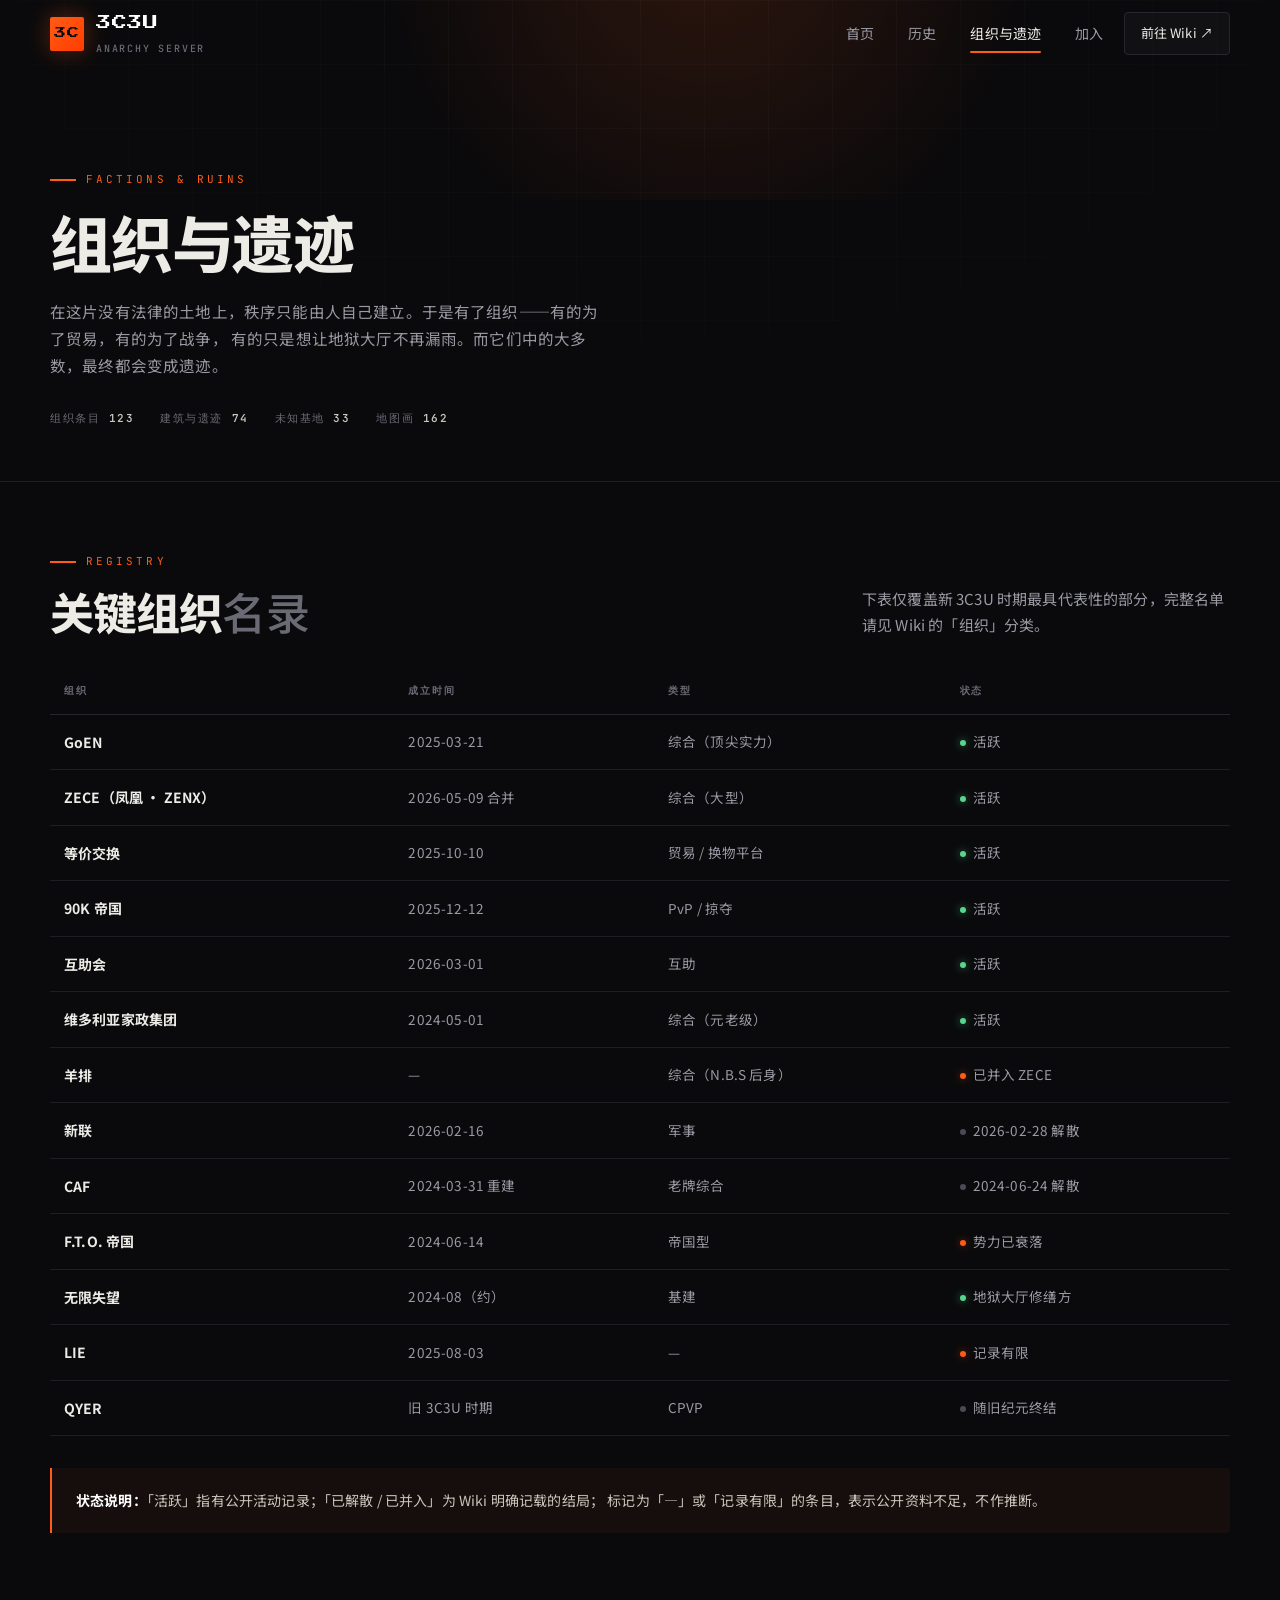
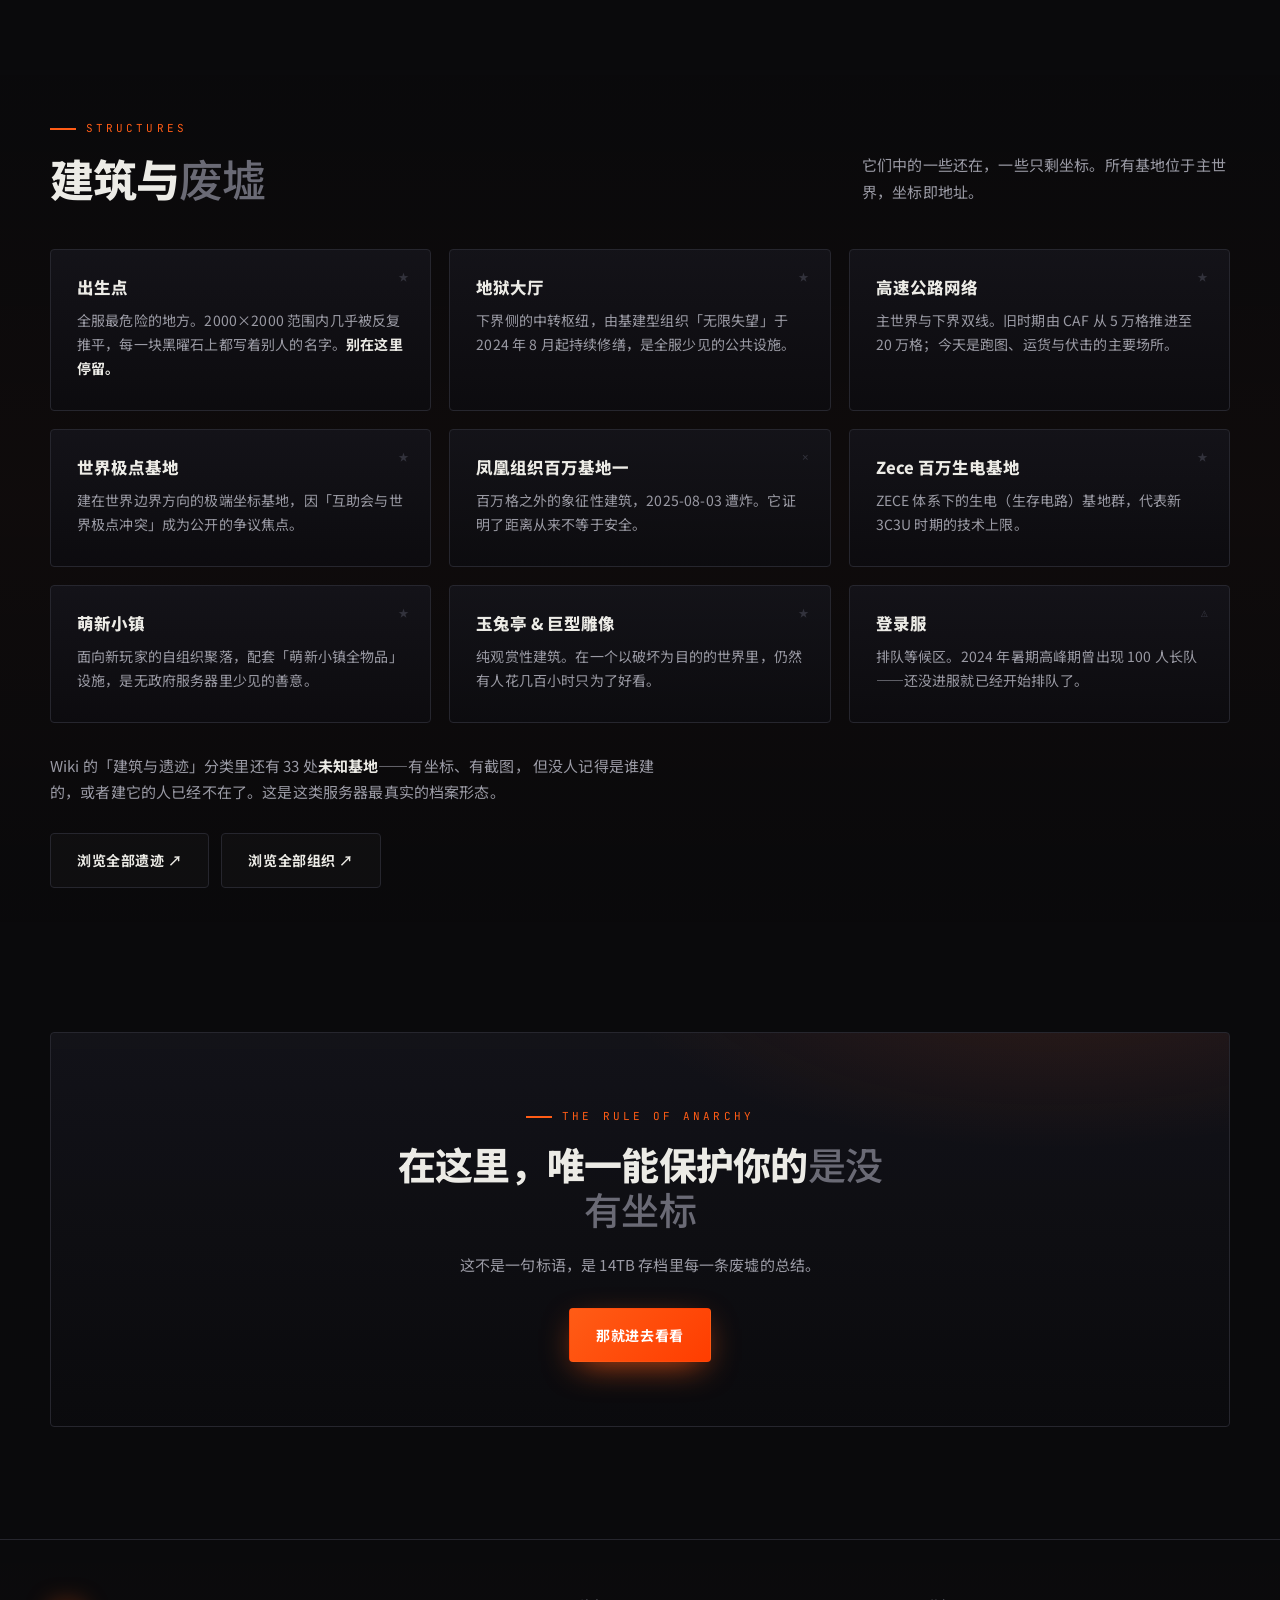
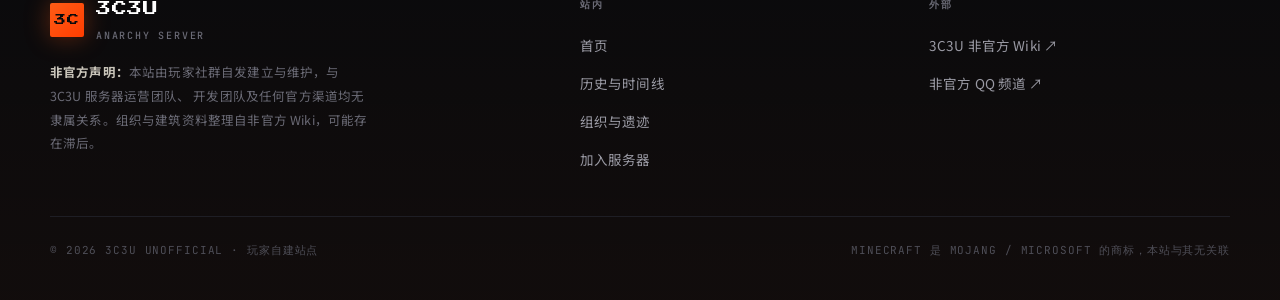
==== factions.html @ 31e4559e "feat: 3C3U 非官方网站（首页 / 历史 / 组织与遗迹 / 加入）" ====
<!DOCTYPE html>
<html lang="zh-CN">
<head>
<meta charset="UTF-8">
<meta name="viewport" content="width=device-width, initial-scale=1">
<title>组织与遗迹 — 3C3U 无规则服务器</title>
<meta name="description" content="3C3U 服务器上的玩家组织与建筑遗迹档案：GoEN、ZECE、等价交换、90K 帝国、互助会、CAF、维多利亚家政集团，以及出生点、地狱大厅、百万基地与高速公路。">
<meta name="theme-color" content="#0a0a0c">
<link rel="preconnect" href="https://fonts.googleapis.com">
<link rel="preconnect" href="https://fonts.gstatic.com" crossorigin>
<link href="https://fonts.googleapis.com/css2?family=Press+Start+2P&family=Noto+Sans+SC:wght@400;500;700;900&family=JetBrains+Mono:wght@400;600;700&display=swap" rel="stylesheet">
<link rel="stylesheet" href="assets/css/style.css">
<link rel="icon" href="data:image/svg+xml,%3Csvg xmlns='http://www.w3.org/2000/svg' viewBox='0 0 32 32'%3E%3Crect width='32' height='32' fill='%23ff5c16'/%3E%3Ctext x='16' y='22' font-family='monospace' font-size='14' font-weight='bold' fill='%230a0a0c' text-anchor='middle'%3E3C%3C/text%3E%3C/svg%3E">
</head>
<body>

<header class="nav">
  <div class="nav__inner">
    <a class="brand" href="index.html">
      <span class="brand__mark">3C</span>
      <span class="brand-wrap"><span>3C3U</span><span class="brand__sub">ANARCHY SERVER</span></span>
    </a>
    <nav class="nav__links" id="navLinks">
      <a href="index.html" data-page="index.html">首页</a>
      <a href="history.html" data-page="history.html">历史</a>
      <a href="factions.html" data-page="factions.html">组织与遗迹</a>
      <a href="join.html" data-page="join.html">加入</a>
      <a class="nav__cta" href="https://wiki.3c3u.info/wiki/%E9%A6%96%E9%A1%B5" target="_blank" rel="noopener">前往 Wiki ↗</a>
    </nav>
    <button class="nav__toggle" aria-label="菜单"><span></span></button>
  </div>
</header>

<main>

<section class="phero">
  <div class="wrap">
    <div class="eyebrow">Factions &amp; Ruins</div>
    <h1>组织与遗迹</h1>
    <p>
      在这片没有法律的土地上，秩序只能由人自己建立。于是有了组织——有的为了贸易，有的为了战争，
      有的只是想让地狱大厅不再漏雨。而它们中的大多数，最终都会变成遗迹。
    </p>
    <div class="phero__meta">
      <span>组织条目 <b>123</b></span>
      <span>建筑与遗迹 <b>74</b></span>
      <span>未知基地 <b>33</b></span>
      <span>地图画 <b>162</b></span>
    </div>
  </div>
</section>

<!-- ===== ORG TABLE ===== -->
<section class="sec">
  <div class="wrap">
    <div class="sec-head reveal">
      <div>
        <div class="eyebrow">Registry</div>
        <h2>关键组织<span class="thin">名录</span></h2>
      </div>
      <p class="sec-desc">下表仅覆盖新 3C3U 时期最具代表性的部分，完整名单请见 Wiki 的「组织」分类。</p>
    </div>

    <div class="reveal" style="overflow-x:auto">
      <table class="otable">
        <thead>
          <tr><th>组织</th><th>成立时间</th><th>类型</th><th>状态</th></tr>
        </thead>
        <tbody>
          <tr>
            <td>GoEN</td><td>2025-03-21</td><td>综合（顶尖实力）</td>
            <td><span class="dot dot--on"></span>活跃</td>
          </tr>
          <tr>
            <td>ZECE（凤凰 · ZENX）</td><td>2026-05-09 合并</td><td>综合（大型）</td>
            <td><span class="dot dot--on"></span>活跃</td>
          </tr>
          <tr>
            <td>等价交换</td><td>2025-10-10</td><td>贸易 / 换物平台</td>
            <td><span class="dot dot--on"></span>活跃</td>
          </tr>
          <tr>
            <td>90K 帝国</td><td>2025-12-12</td><td>PvP / 掠夺</td>
            <td><span class="dot dot--on"></span>活跃</td>
          </tr>
          <tr>
            <td>互助会</td><td>2026-03-01</td><td>互助</td>
            <td><span class="dot dot--on"></span>活跃</td>
          </tr>
          <tr>
            <td>维多利亚家政集团</td><td>2024-05-01</td><td>综合（元老级）</td>
            <td><span class="dot dot--on"></span>活跃</td>
          </tr>
          <tr>
            <td>羊排</td><td>—</td><td>综合（N.B.S 后身）</td>
            <td><span class="dot dot--gone"></span>已并入 ZECE</td>
          </tr>
          <tr>
            <td>新联</td><td>2026-02-16</td><td>军事</td>
            <td><span class="dot dot--off"></span>2026-02-28 解散</td>
          </tr>
          <tr>
            <td>CAF</td><td>2024-03-31 重建</td><td>老牌综合</td>
            <td><span class="dot dot--off"></span>2024-06-24 解散</td>
          </tr>
          <tr>
            <td>F.T.O. 帝国</td><td>2024-06-14</td><td>帝国型</td>
            <td><span class="dot dot--gone"></span>势力已衰落</td>
          </tr>
          <tr>
            <td>无限失望</td><td>2024-08（约）</td><td>基建</td>
            <td><span class="dot dot--on"></span>地狱大厅修缮方</td>
          </tr>
          <tr>
            <td>LIE</td><td>2025-08-03</td><td>—</td>
            <td><span class="dot dot--gone"></span>记录有限</td>
          </tr>
          <tr>
            <td>QYER</td><td>旧 3C3U 时期</td><td>CPVP</td>
            <td><span class="dot dot--off"></span>随旧纪元终结</td>
          </tr>
        </tbody>
      </table>
    </div>

    <div class="callout reveal">
      <b>状态说明：</b>「活跃」指有公开活动记录；「已解散 / 已并入」为 Wiki 明确记载的结局；
      标记为「—」或「记录有限」的条目，表示公开资料不足，不作推断。
    </div>
  </div>
</section>

<!-- ===== RUINS ===== -->
<section class="sec sec--tight" style="background:linear-gradient(180deg,transparent,rgba(255,92,22,.025),transparent)">
  <div class="wrap">
    <div class="sec-head reveal">
      <div>
        <div class="eyebrow">Structures</div>
        <h2>建筑与<span class="thin">废墟</span></h2>
      </div>
      <p class="sec-desc">它们中的一些还在，一些只剩坐标。所有基地位于主世界，坐标即地址。</p>
    </div>

    <div class="cards">
      <article class="card reveal">
        <div class="card__num">★</div>
        <h3>出生点</h3>
        <p>全服最危险的地方。2000×2000 范围内几乎被反复推平，每一块黑曜石上都写着别人的名字。<b style="color:var(--text)">别在这里停留。</b></p>
      </article>
      <article class="card reveal">
        <div class="card__num">★</div>
        <h3>地狱大厅</h3>
        <p>下界侧的中转枢纽，由基建型组织「无限失望」于 2024 年 8 月起持续修缮，是全服少见的公共设施。</p>
      </article>
      <article class="card reveal">
        <div class="card__num">★</div>
        <h3>高速公路网络</h3>
        <p>主世界与下界双线。旧时期由 CAF 从 5 万格推进至 20 万格；今天是跑图、运货与伏击的主要场所。</p>
      </article>
      <article class="card reveal">
        <div class="card__num">★</div>
        <h3>世界极点基地</h3>
        <p>建在世界边界方向的极端坐标基地，因「互助会与世界极点冲突」成为公开的争议焦点。</p>
      </article>
      <article class="card reveal">
        <div class="card__num">✕</div>
        <h3>凤凰组织百万基地一</h3>
        <p>百万格之外的象征性建筑，2025-08-03 遭炸。它证明了距离从来不等于安全。</p>
      </article>
      <article class="card reveal">
        <div class="card__num">★</div>
        <h3>Zece 百万生电基地</h3>
        <p>ZECE 体系下的生电（生存电路）基地群，代表新 3C3U 时期的技术上限。</p>
      </article>
      <article class="card reveal">
        <div class="card__num">★</div>
        <h3>萌新小镇</h3>
        <p>面向新玩家的自组织聚落，配套「萌新小镇全物品」设施，是无政府服务器里少见的善意。</p>
      </article>
      <article class="card reveal">
        <div class="card__num">★</div>
        <h3>玉兔亭 &amp; 巨型雕像</h3>
        <p>纯观赏性建筑。在一个以破坏为目的的世界里，仍然有人花几百小时只为了好看。</p>
      </article>
      <article class="card reveal">
        <div class="card__num">⚠</div>
        <h3>登录服</h3>
        <p>排队等候区。2024 年暑期高峰期曾出现 100 人长队——还没进服就已经开始排队了。</p>
      </article>
    </div>

    <p class="sec-desc reveal" style="margin-top:30px;max-width:76ch">
      Wiki 的「建筑与遗迹」分类里还有 33 处<b style="color:var(--text)">未知基地</b>——有坐标、有截图，
      但没人记得是谁建的，或者建它的人已经不在了。这是这类服务器最真实的档案形态。
    </p>

    <div style="display:flex;gap:12px;flex-wrap:wrap;margin-top:28px" class="reveal">
      <a class="btn btn--ghost" href="https://wiki.3c3u.info/wiki/%E5%88%86%E7%B1%BB:%E5%BB%BA%E7%AD%91%E4%B8%8E%E9%81%97%E8%BF%B9" target="_blank" rel="noopener">浏览全部遗迹 ↗</a>
      <a class="btn btn--ghost" href="https://wiki.3c3u.info/wiki/%E5%88%86%E7%B1%BB:%E7%BB%84%E7%BB%87" target="_blank" rel="noopener">浏览全部组织 ↗</a>
    </div>
  </div>
</section>

<!-- ===== QUOTE ===== -->
<section class="sec sec--tight">
  <div class="wrap">
    <div class="join reveal" style="text-align:center;padding:64px 40px">
      <div class="eyebrow" style="justify-content:center">The rule of anarchy</div>
      <h2 style="font-size:clamp(24px,3.4vw,38px);max-width:22ch;margin:0 auto 20px">
        在这里，唯一能保护你的<span class="thin">是没有坐标</span>
      </h2>
      <p class="sec-desc" style="margin:0 auto 30px;max-width:56ch">
        这不是一句标语，是 14TB 存档里每一条废墟的总结。
      </p>
      <a class="btn btn--primary" href="join.html">那就进去看看</a>
    </div>
  </div>
</section>

</main>

<footer class="foot">
  <div class="wrap">
    <div class="foot__grid">
      <div>
        <a class="brand" href="index.html">
          <span class="brand__mark">3C</span>
          <span class="brand-wrap"><span>3C3U</span><span class="brand__sub">ANARCHY SERVER</span></span>
        </a>
        <p class="foot__note">
          <b style="color:var(--ash)">非官方声明：</b>本站由玩家社群自发建立与维护，与 3C3U 服务器运营团队、
          开发团队及任何官方渠道均无隶属关系。组织与建筑资料整理自非官方 Wiki，可能存在滞后。
        </p>
      </div>
      <div>
        <h5>站内</h5>
        <ul>
          <li><a href="index.html">首页</a></li>
          <li><a href="history.html">历史与时间线</a></li>
          <li><a href="factions.html">组织与遗迹</a></li>
          <li><a href="join.html">加入服务器</a></li>
        </ul>
      </div>
      <div>
        <h5>外部</h5>
        <ul>
          <li><a href="https://wiki.3c3u.info/wiki/%E9%A6%96%E9%A1%B5" target="_blank" rel="noopener">3C3U 非官方 Wiki ↗</a></li>
          <li><a href="https://pd.qq.com/g/Minecraft3c3u" target="_blank" rel="noopener">非官方 QQ 频道 ↗</a></li>
        </ul>
      </div>
    </div>
    <div class="foot__bottom">
      <span>© <span data-year>2026</span> 3C3U UNOFFICIAL · 玩家自建站点</span>
      <span>MINECRAFT 是 MOJANG / MICROSOFT 的商标，本站与其无关联</span>
    </div>
  </div>
</footer>

<script src="assets/js/main.js"></script>
</body>
</html>
---- assets/css/style.css ----
/* ==========================================================================
   3C3U — 非官方网站
   Design: anarchy / voxel / dark stone + lava
   ========================================================================== */

:root {
  --bg: #0a0a0c;
  --bg-2: #0e0e11;
  --surface: #14141a;
  --surface-2: #1a1a21;
  --line: #26262e;
  --line-soft: #1e1e25;
  --text: #ecebe6;
  --muted: #9a9aa4;
  --dim: #6a6a75;
  --lava: #ff5c16;
  --lava-2: #ffa22b;
  --lava-3: #ff3d00;
  --ash: #c9c5ba;
  --ok: #58d68d;

  --font-sans: "Noto Sans SC", "PingFang SC", "Microsoft YaHei", "Hiragino Sans GB", system-ui, -apple-system, sans-serif;
  --font-pixel: "Press Start 2P", "Courier New", monospace;
  --font-mono: "JetBrains Mono", "SFMono-Regular", Consolas, "Liberation Mono", monospace;

  --nav-h: 68px;
  --maxw: 1180px;
  --r: 4px;
}

* { box-sizing: border-box; }

html {
  scroll-behavior: smooth;
  -webkit-text-size-adjust: 100%;
}

body {
  margin: 0;
  background: var(--bg);
  color: var(--text);
  font-family: var(--font-sans);
  font-size: 16px;
  line-height: 1.75;
  letter-spacing: .01em;
  overflow-x: hidden;
  -webkit-font-smoothing: antialiased;
}

body::before {
  content: "";
  position: fixed;
  inset: 0;
  pointer-events: none;
  z-index: 0;
  background-image:
    linear-gradient(rgba(255,255,255,.022) 1px, transparent 1px),
    linear-gradient(90deg, rgba(255,255,255,.022) 1px, transparent 1px);
  background-size: 64px 64px;
  mask-image: radial-gradient(ellipse 90% 70% at 50% 0%, #000 20%, transparent 78%);
  -webkit-mask-image: radial-gradient(ellipse 90% 70% at 50% 0%, #000 20%, transparent 78%);
}

img { max-width: 100%; display: block; }
a { color: inherit; text-decoration: none; }

::selection { background: var(--lava); color: #0a0a0c; }

/* ---------- layout ---------- */
.wrap {
  width: min(var(--maxw), calc(100% - 48px));
  margin-inline: auto;
  position: relative;
  z-index: 1;
}

section { position: relative; z-index: 1; }

.sec {
  padding: 104px 0;
}
.sec--tight { padding: 72px 0; }

.sec-head {
  display: flex;
  align-items: flex-end;
  justify-content: space-between;
  gap: 32px;
  margin-bottom: 44px;
  flex-wrap: wrap;
}

.eyebrow {
  display: inline-flex;
  align-items: center;
  gap: 10px;
  font-family: var(--font-mono);
  font-size: 11px;
  letter-spacing: .28em;
  text-transform: uppercase;
  color: var(--lava);
  margin-bottom: 14px;
}
.eyebrow::before {
  content: "";
  width: 26px;
  height: 2px;
  background: var(--lava);
  display: inline-block;
}

h1, h2, h3, h4 {
  font-weight: 800;
  line-height: 1.2;
  margin: 0;
  letter-spacing: -.02em;
}

h2 {
  font-size: clamp(28px, 4vw, 44px);
}
h2 .thin { color: var(--dim); font-weight: 500; }

.sec-desc {
  color: var(--muted);
  max-width: 46ch;
  margin: 0;
  font-size: 15px;
}

/* ---------- nav ---------- */
.nav {
  position: fixed;
  top: 0; left: 0; right: 0;
  height: var(--nav-h);
  z-index: 100;
  display: flex;
  align-items: center;
  transition: background .35s, border-color .35s, backdrop-filter .35s;
  border-bottom: 1px solid transparent;
}
.nav.is-stuck {
  background: rgba(10,10,12,.82);
  backdrop-filter: blur(14px) saturate(140%);
  -webkit-backdrop-filter: blur(14px) saturate(140%);
  border-bottom-color: var(--line);
}

.nav__inner {
  width: min(var(--maxw), calc(100% - 48px));
  margin-inline: auto;
  display: flex;
  align-items: center;
  justify-content: space-between;
  gap: 24px;
}

.brand {
  display: flex;
  align-items: center;
  gap: 12px;
  font-family: var(--font-pixel);
  font-size: 15px;
  letter-spacing: .04em;
  color: #fff;
}
.brand__mark {
  width: 34px; height: 34px;
  display: grid;
  place-items: center;
  background: linear-gradient(135deg, var(--lava), var(--lava-3));
  color: #0a0a0c;
  font-family: var(--font-pixel);
  font-size: 12px;
  border-radius: 2px;
  box-shadow: 0 0 24px rgba(255,92,22,.35);
}
.brand__sub {
  font-family: var(--font-sans);
  font-size: 10px;
  letter-spacing: .18em;
  color: var(--dim);
  font-weight: 500;
  display: block;
  margin-top: 4px;
  font-family: var(--font-mono);
}
.brand-wrap { display: flex; flex-direction: column; }

.nav__links {
  display: flex;
  align-items: center;
  gap: 6px;
}
.nav__links a {
  position: relative;
  font-size: 14px;
  color: var(--muted);
  padding: 8px 14px;
  border-radius: var(--r);
  transition: color .2s, background .2s;
  white-space: nowrap;
}
.nav__links a:hover { color: var(--text); background: rgba(255,255,255,.05); }
.nav__links a.is-active { color: var(--text); }
.nav__links a.is-active::after {
  content: "";
  position: absolute;
  left: 14px; right: 14px; bottom: 1px;
  height: 2px;
  background: var(--lava);
  border-radius: 2px;
}

.nav__cta {
  display: inline-flex;
  align-items: center;
  gap: 8px;
  border: 1px solid var(--line);
  background: rgba(255,255,255,.03);
  color: var(--text) !important;
  padding: 9px 16px !important;
  font-size: 13px !important;
  border-radius: var(--r);
}
.nav__cta:hover { border-color: var(--lava); color: var(--lava) !important; background: rgba(255,92,22,.08) !important; }

.nav__toggle {
  display: none;
  width: 40px; height: 40px;
  border: 1px solid var(--line);
  background: transparent;
  border-radius: var(--r);
  color: var(--text);
  cursor: pointer;
  padding: 0;
  place-items: center;
}
.nav__toggle span {
  display: block; width: 16px; height: 1.5px; background: currentColor; position: relative;
}
.nav__toggle span::before, .nav__toggle span::after {
  content: ""; position: absolute; left: 0; width: 16px; height: 1.5px; background: currentColor;
}
.nav__toggle span::before { top: -5px; }
.nav__toggle span::after { top: 5px; }

/* ---------- buttons ---------- */
.btn {
  display: inline-flex;
  align-items: center;
  justify-content: center;
  gap: 10px;
  padding: 14px 26px;
  font-size: 14px;
  font-weight: 700;
  letter-spacing: .04em;
  border-radius: var(--r);
  border: 1px solid transparent;
  cursor: pointer;
  transition: transform .18s, box-shadow .25s, background .25s, border-color .25s, color .25s;
  font-family: var(--font-sans);
}
.btn:active { transform: translateY(1px); }

.btn--primary {
  background: linear-gradient(135deg, var(--lava), var(--lava-3));
  color: #fff;
  box-shadow: 0 10px 34px -10px rgba(255,92,22,.85);
}
.btn--primary:hover { box-shadow: 0 16px 44px -10px rgba(255,92,22,1); transform: translateY(-2px); }

.btn--ghost {
  border-color: var(--line);
  color: var(--text);
  background: rgba(255,255,255,.02);
}
.btn--ghost:hover { border-color: #3a3a45; background: rgba(255,255,255,.06); transform: translateY(-2px); }

/* ---------- hero ---------- */
.hero {
  position: relative;
  min-height: 100svh;
  display: flex;
  align-items: center;
  padding: calc(var(--nav-h) + 40px) 0 60px;
  overflow: hidden;
  isolation: isolate;
}
#hero-canvas {
  position: absolute;
  inset: 0;
  width: 100%; height: 100%;
  z-index: -2;
  opacity: .75;
}
.hero__glow {
  position: absolute;
  z-index: -1;
  width: 1100px; height: 1100px;
  left: 50%; top: -34%;
  transform: translateX(-50%);
  background: radial-gradient(circle, rgba(255,92,22,.20) 0%, rgba(255,61,0,.07) 34%, transparent 66%);
  filter: blur(20px);
  pointer-events: none;
}
.hero__fade {
  position: absolute;
  inset: auto 0 0 0;
  height: 220px;
  background: linear-gradient(to bottom, transparent, var(--bg));
  z-index: -1;
  pointer-events: none;
}

.hero__inner { display: grid; gap: 34px; max-width: 900px; }

.tag {
  display: inline-flex;
  align-items: center;
  gap: 9px;
  font-family: var(--font-mono);
  font-size: 11px;
  letter-spacing: .2em;
  text-transform: uppercase;
  color: var(--ash);
  border: 1px solid var(--line);
  background: rgba(20,20,26,.7);
  padding: 7px 14px;
  border-radius: 100px;
  width: fit-content;
}
.tag i {
  width: 6px; height: 6px; border-radius: 50%;
  background: var(--ok);
  box-shadow: 0 0 0 3px rgba(88,214,141,.16);
  animation: pulse 2.4s infinite;
}
@keyframes pulse {
  0%,100% { opacity: 1; }
  50% { opacity: .3; }
}

.hero h1 {
  font-family: var(--font-pixel);
  font-size: clamp(34px, 9vw, 96px);
  line-height: .94;
  letter-spacing: -.01em;
  color: #fff;
  text-shadow: 0 0 60px rgba(255,92,22,.4);
}
.hero h1 em {
  font-style: normal;
  color: var(--lava);
  text-shadow: 0 0 50px rgba(255,92,22,.8);
}

.hero__title-cn {
  font-size: clamp(18px, 2.4vw, 26px);
  font-weight: 700;
  letter-spacing: .32em;
  color: var(--ash);
  margin-top: 18px;
}
.hero__lead {
  font-size: clamp(15px, 1.5vw, 17px);
  color: var(--muted);
  max-width: 60ch;
  margin: 0;
}
.hero__lead strong { color: var(--text); font-weight: 700; }

.ipbox {
  display: flex;
  align-items: stretch;
  gap: 0;
  width: fit-content;
  max-width: 100%;
  border: 1px solid var(--line);
  background: linear-gradient(180deg, rgba(26,26,33,.9), rgba(16,16,20,.9));
  border-radius: var(--r);
  overflow: hidden;
}
.ipbox__label {
  display: flex; align-items: center; gap: 8px;
  padding: 0 16px;
  font-family: var(--font-mono);
  font-size: 10px;
  letter-spacing: .22em;
  color: var(--dim);
  border-right: 1px solid var(--line);
  background: rgba(0,0,0,.25);
  white-space: nowrap;
}
.ipbox__val {
  font-family: var(--font-mono);
  font-size: clamp(16px, 2vw, 20px);
  font-weight: 700;
  color: #fff;
  padding: 14px 20px;
  letter-spacing: .04em;
}
.ipbox__copy {
  border: 0;
  border-left: 1px solid var(--line);
  background: rgba(255,92,22,.1);
  color: var(--lava);
  padding: 0 18px;
  font-family: var(--font-mono);
  font-size: 11px;
  letter-spacing: .14em;
  cursor: pointer;
  transition: background .2s, color .2s;
  white-space: nowrap;
}
.ipbox__copy:hover { background: var(--lava); color: #fff; }
.ipbox__copy.is-done { background: var(--ok); color: #06120a; }

.hero__actions { display: flex; gap: 14px; flex-wrap: wrap; }

/* hero stats */
.hero__stats {
  display: grid;
  grid-template-columns: repeat(4, minmax(0,1fr));
  gap: 1px;
  background: var(--line-soft);
  border: 1px solid var(--line-soft);
  border-radius: var(--r);
  overflow: hidden;
  margin-top: 18px;
  max-width: 780px;
}
.hstat {
  background: rgba(12,12,15,.86);
  padding: 20px 18px;
}
.hstat__n {
  font-family: var(--font-mono);
  font-size: clamp(20px, 2.6vw, 30px);
  font-weight: 700;
  color: #fff;
  line-height: 1.1;
  letter-spacing: -.02em;
}
.hstat__n span { font-size: .58em; color: var(--lava); margin-left: 2px; }
.hstat__k {
  font-size: 11px;
  letter-spacing: .14em;
  color: var(--dim);
  margin-top: 8px;
  font-family: var(--font-mono);
  text-transform: uppercase;
}

/* ---------- ticker ---------- */
.ticker {
  border-top: 1px solid var(--line);
  border-bottom: 1px solid var(--line);
  background: rgba(255,92,22,.03);
  overflow: hidden;
  padding: 14px 0;
  position: relative;
  z-index: 1;
}
.ticker__track {
  display: flex;
  gap: 40px;
  width: max-content;
  animation: ticker 46s linear infinite;
}
.ticker:hover .ticker__track { animation-play-state: paused; }
@keyframes ticker {
  from { transform: translateX(0); }
  to { transform: translateX(-50%); }
}
.ticker__item {
  display: inline-flex;
  align-items: center;
  gap: 12px;
  font-family: var(--font-mono);
  font-size: 11px;
  letter-spacing: .2em;
  text-transform: uppercase;
  color: var(--dim);
  white-space: nowrap;
}
.ticker__item b { color: var(--ash); font-weight: 600; }
.ticker__item::before {
  content: "";
  width: 5px; height: 5px;
  background: var(--lava);
  transform: rotate(45deg);
  flex: none;
}

/* ---------- about ---------- */
.about__grid {
  display: grid;
  grid-template-columns: 1.35fr 1fr;
  gap: 64px;
  align-items: start;
}
.about__text p { color: var(--muted); margin: 0 0 18px; font-size: 15.5px; }
.about__text p:last-child { margin-bottom: 0; }
.about__text strong { color: var(--text); }
.about__text .hl { color: var(--lava); font-weight: 700; }

.spec {
  border: 1px solid var(--line);
  border-radius: var(--r);
  overflow: hidden;
  background: linear-gradient(180deg, rgba(20,20,26,.7), rgba(12,12,15,.7));
}
.spec__title {
  font-family: var(--font-mono);
  font-size: 10px;
  letter-spacing: .24em;
  text-transform: uppercase;
  color: var(--dim);
  padding: 14px 18px;
  border-bottom: 1px solid var(--line);
  display: flex;
  justify-content: space-between;
  background: rgba(0,0,0,.2);
}
.spec dl { margin: 0; }
.spec__row {
  display: flex;
  justify-content: space-between;
  gap: 16px;
  padding: 12px 18px;
  border-bottom: 1px solid var(--line-soft);
  font-size: 13.5px;
}
.spec__row:last-child { border-bottom: 0; }
.spec__row dt { color: var(--dim); font-family: var(--font-mono); font-size: 12px; letter-spacing: .06em; white-space: nowrap; }
.spec__row dd {
  margin: 0;
  color: var(--text);
  text-align: right;
  font-weight: 600;
  font-size: 13px;
}

/* ---------- feature cards ---------- */
.cards {
  display: grid;
  grid-template-columns: repeat(3, minmax(0,1fr));
  gap: 18px;
}
.card {
  position: relative;
  border: 1px solid var(--line);
  background: linear-gradient(180deg, rgba(22,22,28,.8), rgba(13,13,16,.8));
  border-radius: var(--r);
  padding: 28px 26px 30px;
  transition: border-color .3s, transform .3s, background .3s;
  overflow: hidden;
}
.card::after {
  content: "";
  position: absolute;
  inset: 0;
  background: radial-gradient(320px 120px at 12% 0%, rgba(255,92,22,.14), transparent 70%);
  opacity: 0;
  transition: opacity .35s;
  pointer-events: none;
}
.card:hover { border-color: #35353f; transform: translateY(-3px); }
.card:hover::after { opacity: 1; }
.card__ico {
  width: 38px; height: 38px;
  display: grid; place-items: center;
  border: 1px solid var(--line);
  border-radius: 2px;
  margin-bottom: 20px;
  color: var(--lava);
  background: rgba(255,92,22,.06);
}
.card__ico svg { width: 19px; height: 19px; }
.card h3 { font-size: 16.5px; margin-bottom: 10px; letter-spacing: 0; }
.card p { margin: 0; color: var(--muted); font-size: 14px; line-height: 1.72; }
.card__num {
  position: absolute;
  top: 18px; right: 20px;
  font-family: var(--font-mono);
  font-size: 11px;
  color: #32323c;
  letter-spacing: .1em;
}

/* ---------- eras ---------- */
.eras {
  display: grid;
  grid-template-columns: 1fr 1fr;
  gap: 18px;
}
.era {
  border: 1px solid var(--line);
  border-radius: var(--r);
  padding: 32px;
  background: var(--surface);
  position: relative;
  overflow: hidden;
}
.era--new {
  background: linear-gradient(160deg, rgba(255,92,22,.10), rgba(20,20,26,.9) 46%);
  border-color: #3a2618;
}
.era__tag {
  font-family: var(--font-mono);
  font-size: 10px;
  letter-spacing: .24em;
  text-transform: uppercase;
  color: var(--dim);
}
.era--new .era__tag { color: var(--lava); }
.era h3 { font-size: 24px; margin: 12px 0 6px; }
.era__date {
  font-family: var(--font-mono);
  font-size: 12.5px;
  color: var(--muted);
  letter-spacing: .06em;
  margin-bottom: 20px;
}
.era p { color: var(--muted); font-size: 14px; margin: 0 0 20px; }
.era__meta {
  display: flex; gap: 22px; flex-wrap: wrap;
  border-top: 1px solid var(--line-soft);
  padding-top: 18px;
  font-family: var(--font-mono);
  font-size: 11.5px;
  color: var(--dim);
}
.era__meta b { display: block; color: var(--ash); font-size: 15px; font-family: var(--font-sans); font-weight: 700; margin-top: 2px; letter-spacing: 0; }

/* ---------- timeline ---------- */
.tl {
  position: relative;
  padding-left: 34px;
}
.tl::before {
  content: "";
  position: absolute;
  left: 6px; top: 6px; bottom: 6px;
  width: 2px;
  background: linear-gradient(to bottom, var(--lava), #453a36 26%, #2f2f38 100%);
  border-radius: 2px;
}
.tl__item {
  position: relative;
  padding: 0 0 30px;
}
.tl__item:last-child { padding-bottom: 0; }
.tl__item::before {
  content: "";
  position: absolute;
  left: -34px; top: 8px;
  width: 15px; height: 15px;
  background: var(--bg);
  border: 2px solid var(--lava);
  border-radius: 2px;
  transform: rotate(45deg);
  box-shadow: 0 0 16px rgba(255,92,22,.5);
}
.tl__date {
  font-family: var(--font-mono);
  font-size: 11.5px;
  letter-spacing: .16em;
  color: var(--lava);
  margin-bottom: 6px;
}
.tl__title { font-size: 16px; font-weight: 700; margin-bottom: 6px; }
.tl__desc { color: var(--muted); font-size: 14px; margin: 0; }
.tl__item .badge { margin-left: 8px; vertical-align: 2px; }

.badge {
  display: inline-block;
  font-family: var(--font-mono);
  font-size: 9.5px;
  letter-spacing: .12em;
  text-transform: uppercase;
  padding: 2px 7px;
  border: 1px solid var(--line);
  border-radius: 2px;
  color: var(--dim);
  white-space: nowrap;
}
.badge--war { color: #ff7a4d; border-color: #4a2415; background: rgba(255,92,22,.08); }
.badge--org { color: #6fb3ff; border-color: #1c3350; background: rgba(60,140,255,.07); }
.badge--sys { color: #c9a227; border-color: #3d3410; background: rgba(201,162,39,.07); }

/* ---------- orgs ---------- */
.orgs {
  display: grid;
  grid-template-columns: repeat(4, minmax(0,1fr));
  gap: 1px;
  background: var(--line-soft);
  border: 1px solid var(--line-soft);
  border-radius: var(--r);
  overflow: hidden;
}
.org {
  background: rgba(13,13,17,.9);
  padding: 22px 20px;
  transition: background .25s;
  position: relative;
}
.org:hover { background: rgba(26,26,33,.95); }
.org__name { font-weight: 700; font-size: 15px; letter-spacing: .01em; }
.org__meta {
  font-family: var(--font-mono);
  font-size: 10.5px;
  color: var(--dim);
  margin-top: 8px;
  letter-spacing: .06em;
}
.org__meta em {
  font-style: normal;
  color: var(--lava);
}

/* ---------- join ---------- */
.join {
  border: 1px solid var(--line);
  border-radius: var(--r);
  background:
    radial-gradient(700px 300px at 85% -20%, rgba(255,92,22,.13), transparent 65%),
    linear-gradient(180deg, rgba(20,20,26,.9), rgba(11,11,14,.95));
  padding: 56px;
  position: relative;
  overflow: hidden;
}
.join__grid {
  display: grid;
  grid-template-columns: 1.1fr .9fr;
  gap: 56px;
  align-items: start;
}
.steps { display: grid; gap: 0; margin-top: 8px; }
.step {
  display: grid;
  grid-template-columns: 34px 1fr;
  gap: 18px;
  padding: 20px 0;
  border-bottom: 1px solid var(--line-soft);
}
.step:last-child { border-bottom: 0; padding-bottom: 0; }
.step:first-child { padding-top: 4px; }
.step__n {
  width: 34px; height: 34px;
  display: grid; place-items: center;
  border: 1px solid var(--line);
  border-radius: 2px;
  font-family: var(--font-mono);
  font-size: 12px;
  color: var(--lava);
  background: rgba(255,92,22,.06);
}
.step h4 { font-size: 15px; margin-bottom: 4px; }
.step p { margin: 0; color: var(--muted); font-size: 13.5px; }
.step code {
  font-family: var(--font-mono);
  font-size: 12.5px;
  background: rgba(255,255,255,.06);
  padding: 1px 6px;
  border-radius: 2px;
  color: var(--ash);
}

.qqlist { border: 1px solid var(--line); border-radius: var(--r); overflow: hidden; background: rgba(0,0,0,.25); }
.qqlist__head {
  padding: 13px 18px;
  border-bottom: 1px solid var(--line);
  font-family: var(--font-mono);
  font-size: 10px;
  letter-spacing: .22em;
  text-transform: uppercase;
  color: var(--dim);
  display: flex;
  justify-content: space-between;
}
.qq {
  display: flex;
  justify-content: space-between;
  align-items: center;
  gap: 12px;
  padding: 11px 18px;
  border-bottom: 1px solid var(--line-soft);
  font-size: 13px;
  transition: background .2s;
}
.qq:last-child { border-bottom: 0; }
.qq:hover { background: rgba(255,255,255,.04); }
.qq span { color: var(--muted); }
.qq b {
  font-family: var(--font-mono);
  font-size: 13px;
  letter-spacing: .04em;
  color: var(--text);
  font-weight: 600;
}
.qq.is-dead b { color: var(--dim); text-decoration: line-through; }
.qq.is-dead span { color: #4d4d55; }

/* ---------- footer ---------- */
.foot {
  border-top: 1px solid var(--line);
  padding: 56px 0 40px;
  margin-top: 40px;
  background: linear-gradient(to bottom, transparent, rgba(255,92,22,.03));
}
.foot__grid {
  display: grid;
  grid-template-columns: 1.6fr 1fr 1fr;
  gap: 48px;
  margin-bottom: 44px;
}
.foot__note {
  color: var(--dim);
  font-size: 12.5px;
  line-height: 1.9;
  max-width: 46ch;
  margin: 16px 0 0;
}
.foot h5 {
  font-family: var(--font-mono);
  font-size: 10px;
  letter-spacing: .22em;
  text-transform: uppercase;
  color: var(--dim);
  margin: 0 0 16px;
  font-weight: 600;
}
.foot ul { list-style: none; margin: 0; padding: 0; display: grid; gap: 10px; }
.foot ul a { color: var(--muted); font-size: 13.5px; transition: color .2s; }
.foot ul a:hover { color: var(--lava); }
.foot__bottom {
  border-top: 1px solid var(--line-soft);
  padding-top: 24px;
  display: flex;
  justify-content: space-between;
  gap: 20px;
  flex-wrap: wrap;
  font-family: var(--font-mono);
  font-size: 11px;
  letter-spacing: .08em;
  color: #4e4e57;
}

/* ---------- page hero (sub pages) ---------- */
.phero {
  padding: calc(var(--nav-h) + 92px) 0 52px;
  border-bottom: 1px solid var(--line-soft);
  position: relative;
  overflow: hidden;
}
.phero + .sec { padding-top: 60px; }
.phero::before {
  content: "";
  position: absolute;
  width: 900px; height: 500px;
  left: 20%; top: -300px;
  background: radial-gradient(circle, rgba(255,92,22,.14), transparent 65%);
  pointer-events: none;
}
.phero h1 {
  font-size: clamp(34px, 5.4vw, 62px);
  margin-bottom: 20px;
}
.phero p { color: var(--muted); max-width: 62ch; margin: 0; font-size: 15.5px; }
.phero__meta {
  display: flex; gap: 26px; flex-wrap: wrap;
  margin-top: 30px;
  font-family: var(--font-mono);
  font-size: 11px;
  letter-spacing: .14em;
  text-transform: uppercase;
  color: var(--dim);
}
.phero__meta b { color: var(--ash); font-weight: 600; }

/* ---------- filter ---------- */
.filters {
  display: flex;
  gap: 8px;
  flex-wrap: wrap;
  margin-bottom: 34px;
}
.filters button {
  border: 1px solid var(--line);
  background: transparent;
  color: var(--muted);
  font-family: var(--font-mono);
  font-size: 11.5px;
  letter-spacing: .12em;
  padding: 8px 16px;
  border-radius: 2px;
  cursor: pointer;
  transition: all .2s;
}
.filters button:hover { color: var(--text); border-color: #3a3a45; }
.filters button.is-on {
  background: var(--lava);
  border-color: var(--lava);
  color: #0a0a0c;
  font-weight: 700;
}

/* ---------- year group ---------- */
.year {
  display: grid;
  grid-template-columns: 120px 1fr;
  gap: 40px;
  padding: 44px 0;
  border-bottom: 1px solid var(--line-soft);
}
.year:last-child { border-bottom: 0; }
.year__label {
  font-family: var(--font-pixel);
  font-size: 22px;
  color: #2e2e37;
  letter-spacing: .02em;
  position: sticky;
  top: 96px;
  height: fit-content;
}
.year__label small {
  display: block;
  font-family: var(--font-mono);
  font-size: 10px;
  letter-spacing: .18em;
  color: var(--dim);
  margin-top: 10px;
  line-height: 1.7;
}

/* ---------- org table ---------- */
.otable {
  width: 100%;
  border-collapse: collapse;
  font-size: 13.5px;
}
.otable th {
  text-align: left;
  font-family: var(--font-mono);
  font-size: 10px;
  letter-spacing: .18em;
  text-transform: uppercase;
  color: var(--dim);
  font-weight: 600;
  padding: 0 14px 14px;
  border-bottom: 1px solid var(--line);
}
.otable td {
  padding: 15px 14px;
  border-bottom: 1px solid var(--line-soft);
  color: var(--muted);
  vertical-align: middle;
}
.otable tr:hover td { background: rgba(255,255,255,.022); }
.otable td:first-child { color: var(--text); font-weight: 700; font-size: 14px; }
.otable .dot {
  display: inline-block;
  width: 6px; height: 6px;
  border-radius: 50%;
  margin-right: 7px;
  vertical-align: 1px;
}
.dot--on { background: var(--ok); box-shadow: 0 0 8px rgba(88,214,141,.6); }
.dot--off { background: #4a4a55; }
.dot--gone { background: var(--lava); box-shadow: 0 0 8px rgba(255,92,22,.5); }

/* ---------- callout ---------- */
.callout {
  border-left: 2px solid var(--lava);
  background: rgba(255,92,22,.05);
  padding: 20px 24px;
  border-radius: 0 var(--r) var(--r) 0;
  font-size: 14px;
  color: var(--ash);
  margin: 32px 0 0;
}
.callout b { color: #fff; }

/* ---------- reveal ---------- */
.reveal {
  opacity: 0;
  transform: translateY(22px);
  transition: opacity .7s cubic-bezier(.22,.61,.36,1), transform .7s cubic-bezier(.22,.61,.36,1);
}
.reveal.is-in { opacity: 1; transform: none; }

/* ---------- responsive ---------- */
@media (max-width: 1000px) {
  .sec-head { flex-direction: column; align-items: flex-start; gap: 14px; }
  .sec-desc { max-width: 62ch; }
  .about__grid { grid-template-columns: 1fr; gap: 36px; }
  .cards { grid-template-columns: repeat(2, minmax(0,1fr)); }
  .orgs { grid-template-columns: repeat(3, minmax(0,1fr)); }
  .join { padding: 40px 32px; }
  .join__grid { grid-template-columns: 1fr; gap: 40px; }
  .foot__grid { grid-template-columns: 1fr 1fr; gap: 36px; }
}

@media (max-width: 760px) {
  .sec { padding: 72px 0; }
  .nav__toggle { display: grid; }
  .nav__links {
    position: fixed;
    top: var(--nav-h); left: 0; right: 0;
    flex-direction: column;
    align-items: stretch;
    gap: 2px;
    background: rgba(10,10,12,.98);
    backdrop-filter: blur(18px);
    border-bottom: 1px solid var(--line);
    padding: 14px 20px 22px;
    transform: translateY(-8px);
    opacity: 0;
    pointer-events: none;
    transition: opacity .25s, transform .25s;
  }
  .nav__links.is-open { opacity: 1; transform: none; pointer-events: auto; }
  .nav__links a { padding: 13px 8px; font-size: 15px; border-bottom: 1px solid var(--line-soft); }
  .nav__links a.is-active::after { display: none; }
  .nav__links a.is-active { color: var(--lava); }
  .nav__cta { margin-top: 10px; justify-content: center; border-bottom: 0 !important; }

  .hero__stats { grid-template-columns: repeat(2, minmax(0,1fr)); }
  .cards { grid-template-columns: 1fr; }
  .eras { grid-template-columns: 1fr; }
  .orgs { grid-template-columns: repeat(2, minmax(0,1fr)) !important; }
  .faq-grid { grid-template-columns: 1fr !important; }
  .year { grid-template-columns: 1fr; gap: 20px; }
  .year__label { position: static; }
  .otable th:nth-child(3), .otable td:nth-child(3) { display: none; }
  .foot__grid { grid-template-columns: 1fr; gap: 32px; }
  .ipbox { width: 100%; }
  .ipbox__label { display: none; }
  .ipbox__val { flex: 1; }
  .join { padding: 30px 22px; }
  .tl { padding-left: 26px; }
  .tl__item::before { left: -26px; width: 12px; height: 12px; }
  .phero { padding-top: calc(var(--nav-h) + 64px); }
}

@media (max-width: 420px) {
  .orgs { grid-template-columns: 1fr; }
  .hero__actions .btn { flex: 1; }
}

@media (prefers-reduced-motion: reduce) {
  * { animation: none !important; transition-duration: .01ms !important; }
  .reveal { opacity: 1; transform: none; }
}
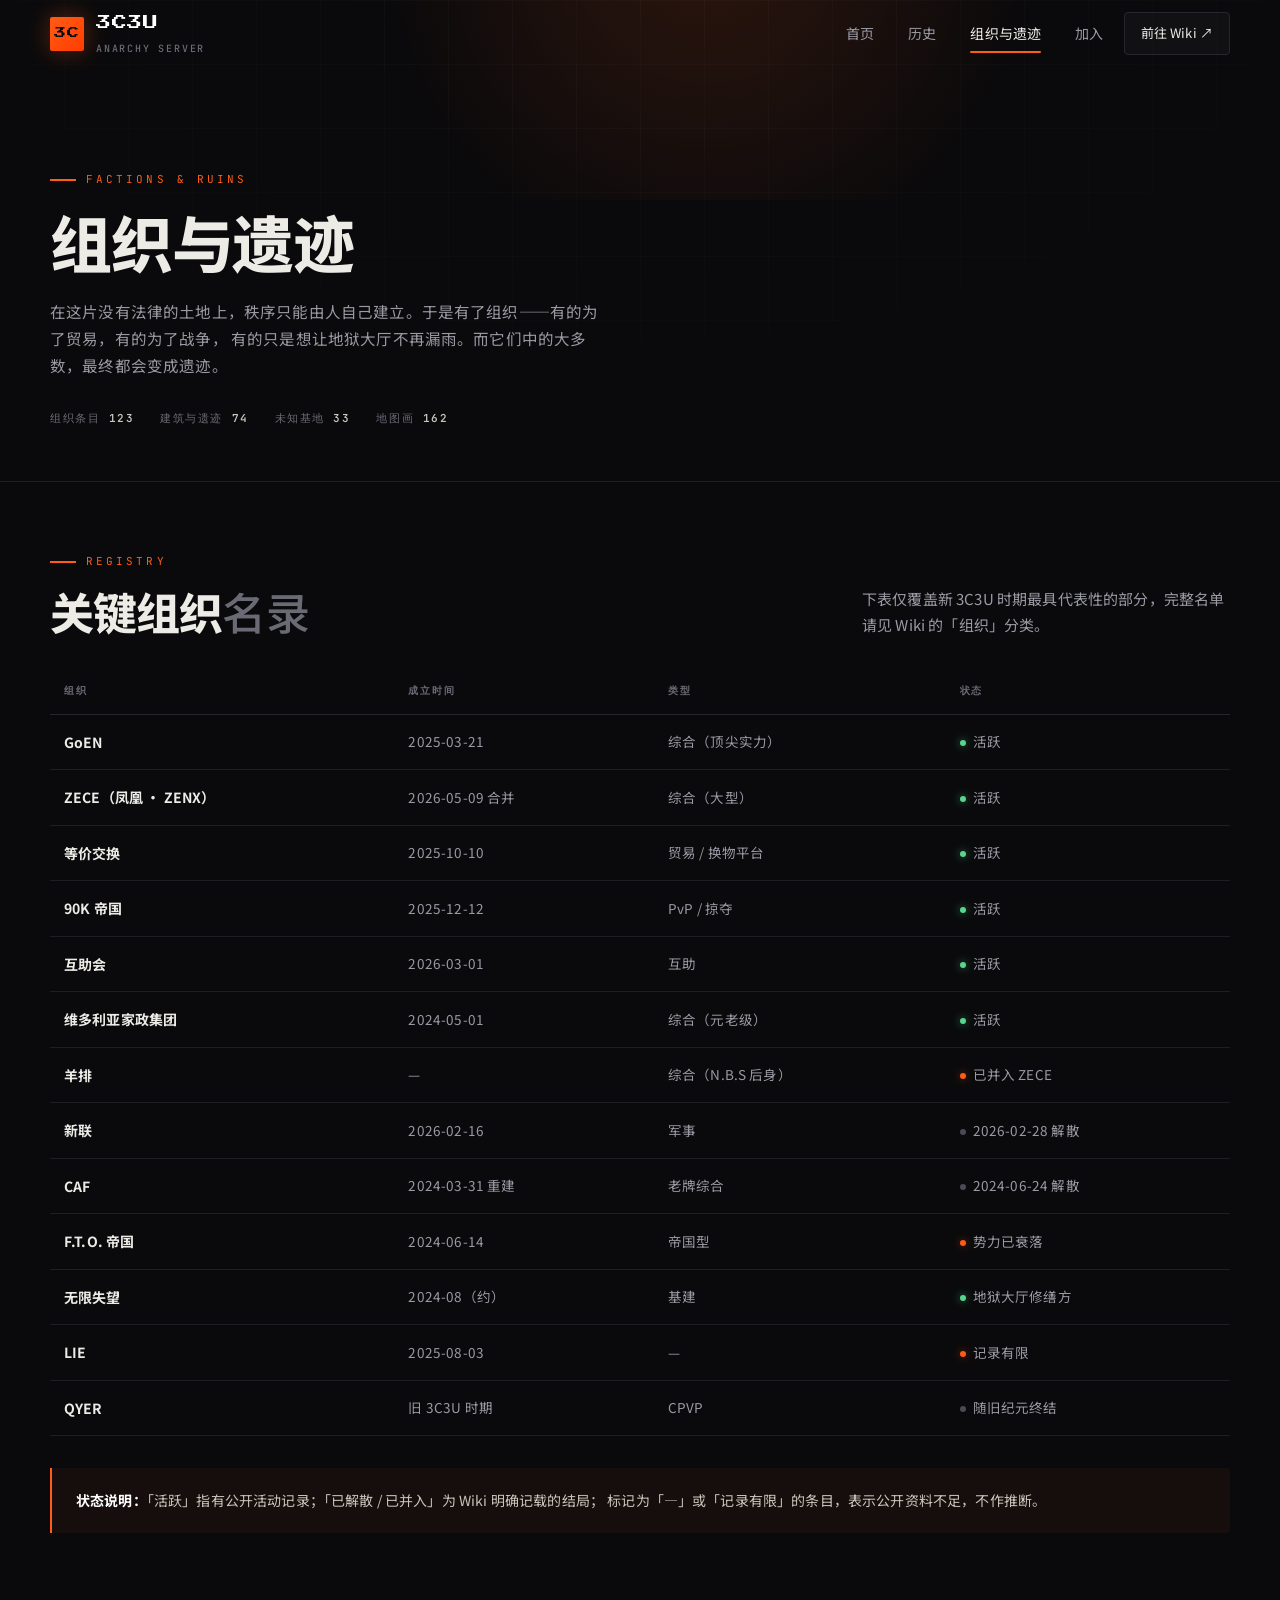
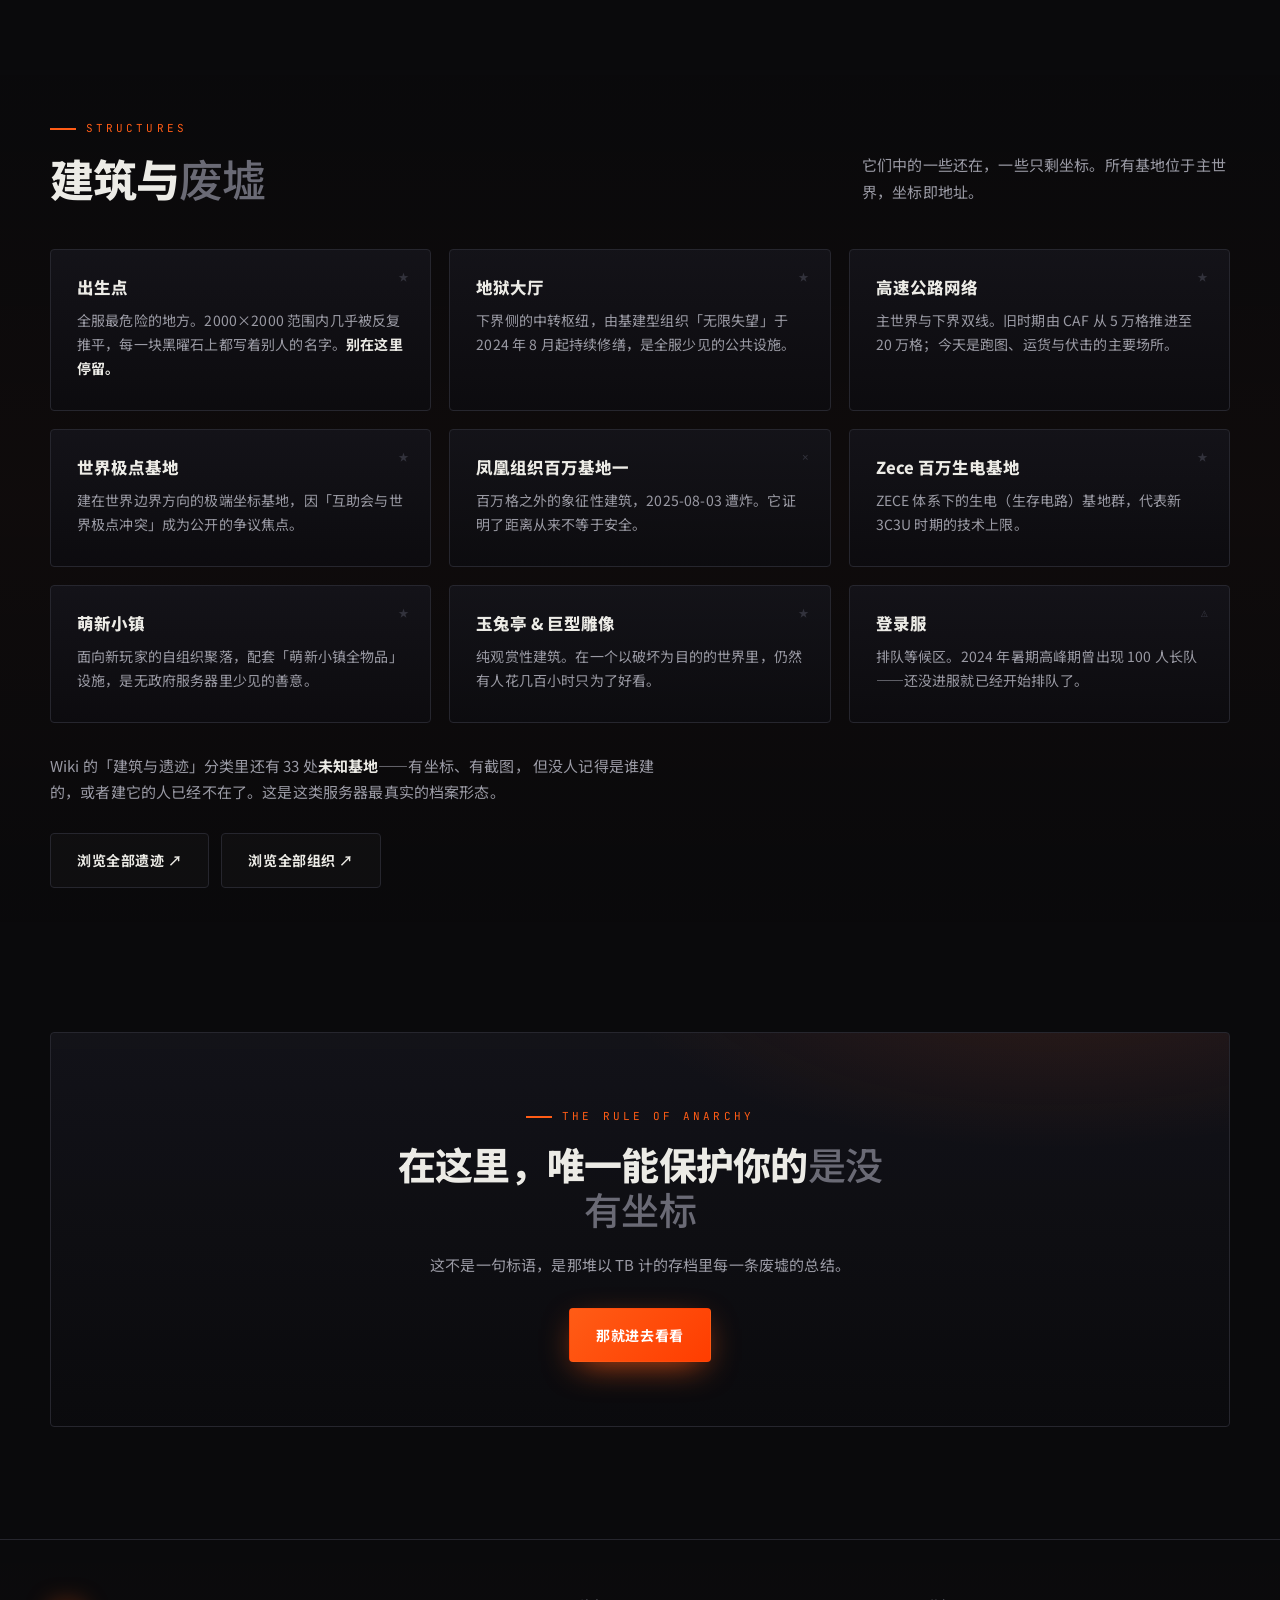
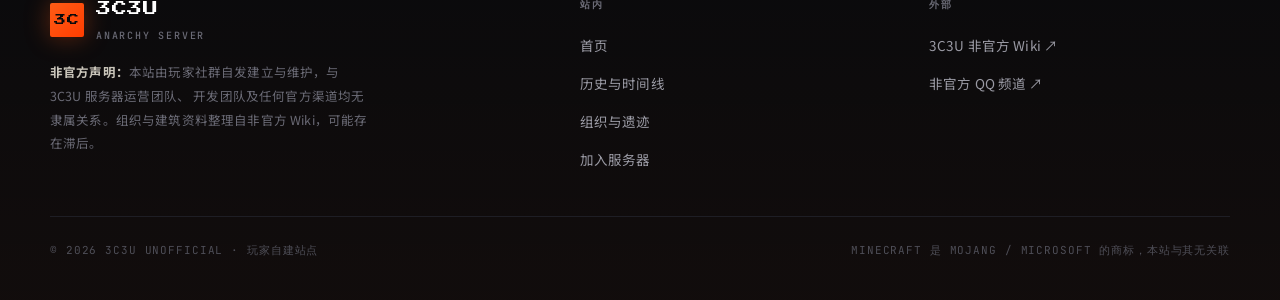
==== commit c47de55e: "content: 时间线改为宏观事件并延伸至未来；跨版本/离线/外挂口径更新；存档规模改为无法估量" ====
--- a/factions.html
+++ b/factions.html
@@ -210,7 +210,7 @@
         在这里，唯一能保护你的<span class="thin">是没有坐标</span>
       </h2>
       <p class="sec-desc" style="margin:0 auto 30px;max-width:56ch">
-        这不是一句标语，是 14TB 存档里每一条废墟的总结。
+        这不是一句标语，是那堆以 TB 计的存档里每一条废墟的总结。
       </p>
       <a class="btn btn--primary" href="join.html">那就进去看看</a>
     </div>
--- a/assets/css/style.css
+++ b/assets/css/style.css
@@ -689,6 +689,9 @@
 .badge--war { color: #ff7a4d; border-color: #4a2415; background: rgba(255,92,22,.08); }
 .badge--org { color: #6fb3ff; border-color: #1c3350; background: rgba(60,140,255,.07); }
 .badge--sys { color: #c9a227; border-color: #3d3410; background: rgba(201,162,39,.07); }
+.badge--atk { color: #ff5c72; border-color: #4a1a24; background: rgba(255,60,90,.08); }
+.badge--pop { color: #58d68d; border-color: #1c3a2a; background: rgba(88,214,141,.07); }
+.badge--plan { color: #7d7d8a; border-color: #2e2e38; border-style: dashed; background: transparent; }
 
 /* ---------- orgs ---------- */
 .orgs {
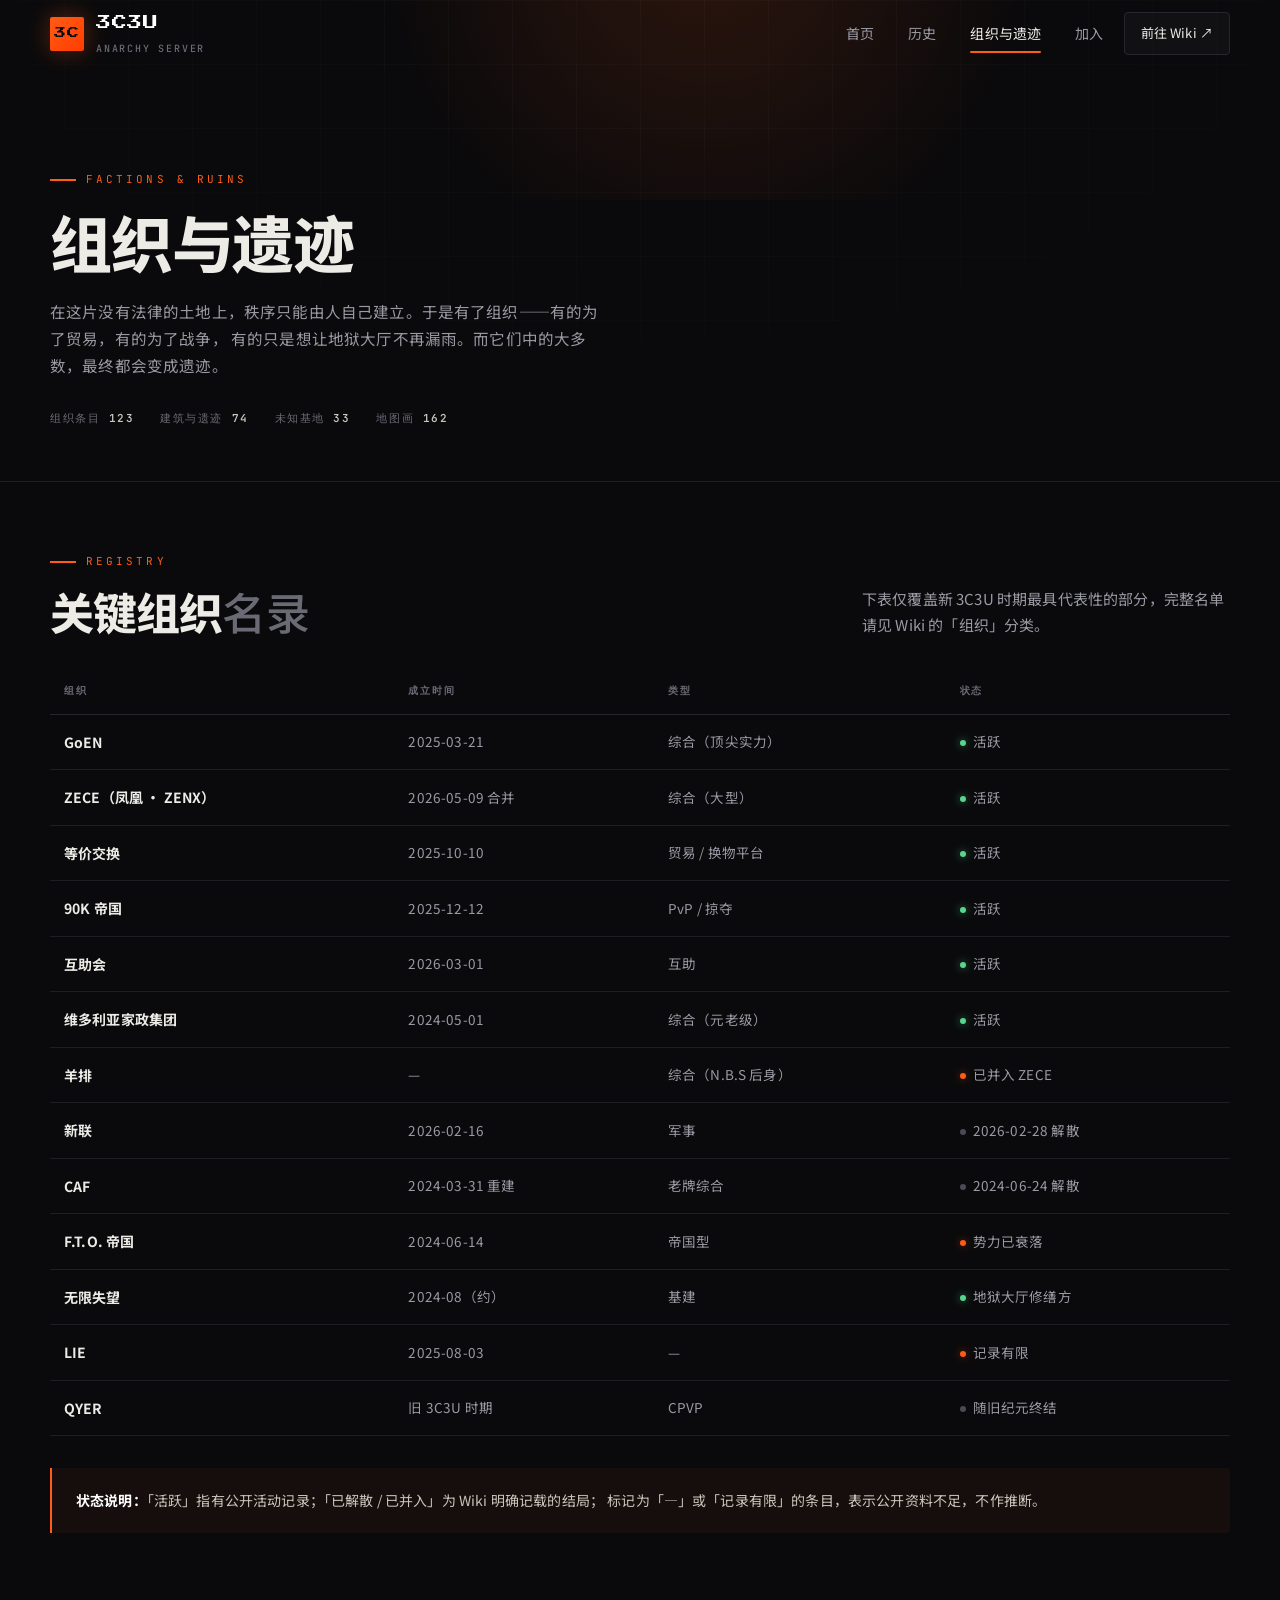
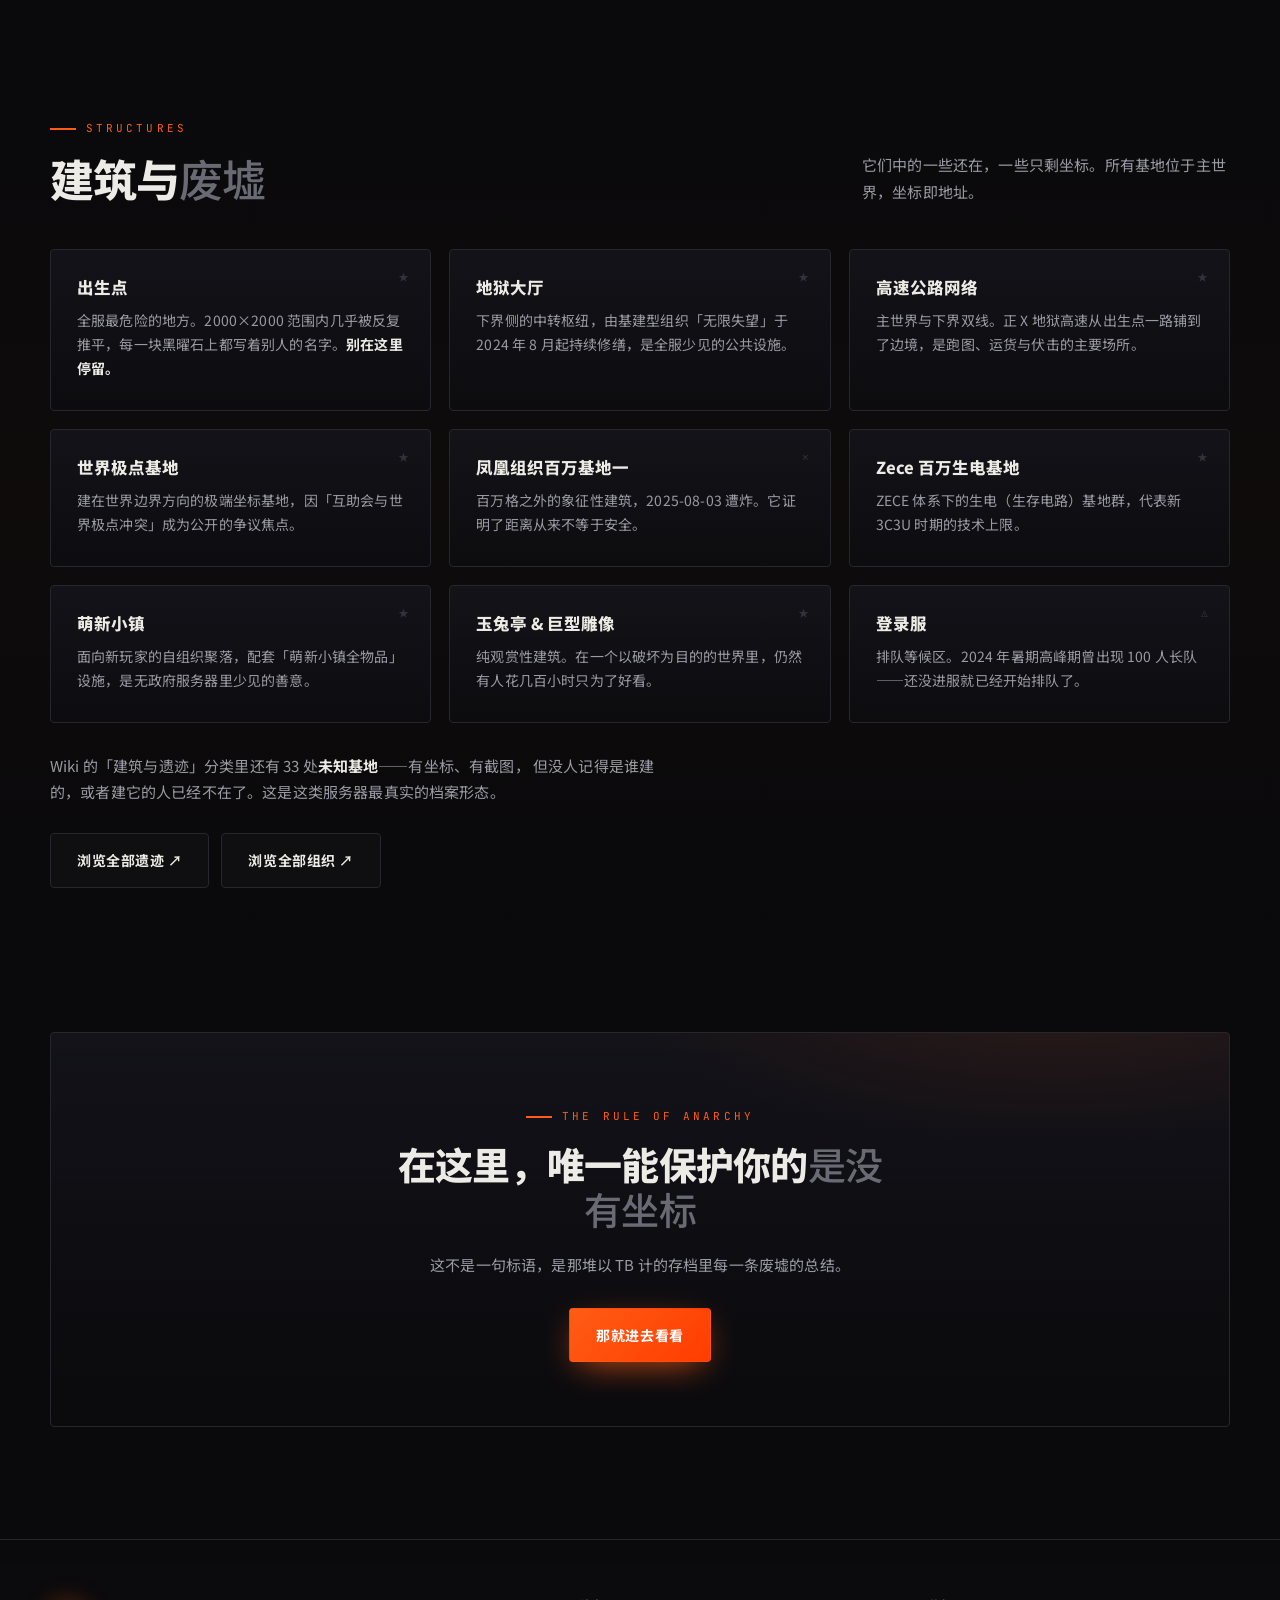
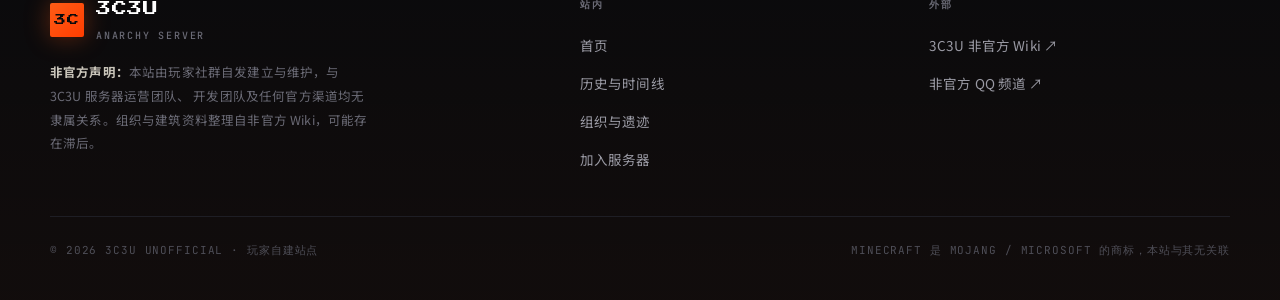
==== commit 0dcae594: "content: 正X地狱高速铺至边境；地图半径 3000 万格；首页时间线去组织化" ====
--- a/factions.html
+++ b/factions.html
@@ -155,7 +155,7 @@
       <article class="card reveal">
         <div class="card__num">★</div>
         <h3>高速公路网络</h3>
-        <p>主世界与下界双线。旧时期由 CAF 从 5 万格推进至 20 万格；今天是跑图、运货与伏击的主要场所。</p>
+        <p>主世界与下界双线。正 X 地狱高速从出生点一路铺到了边境，是跑图、运货与伏击的主要场所。</p>
       </article>
       <article class="card reveal">
         <div class="card__num">★</div>
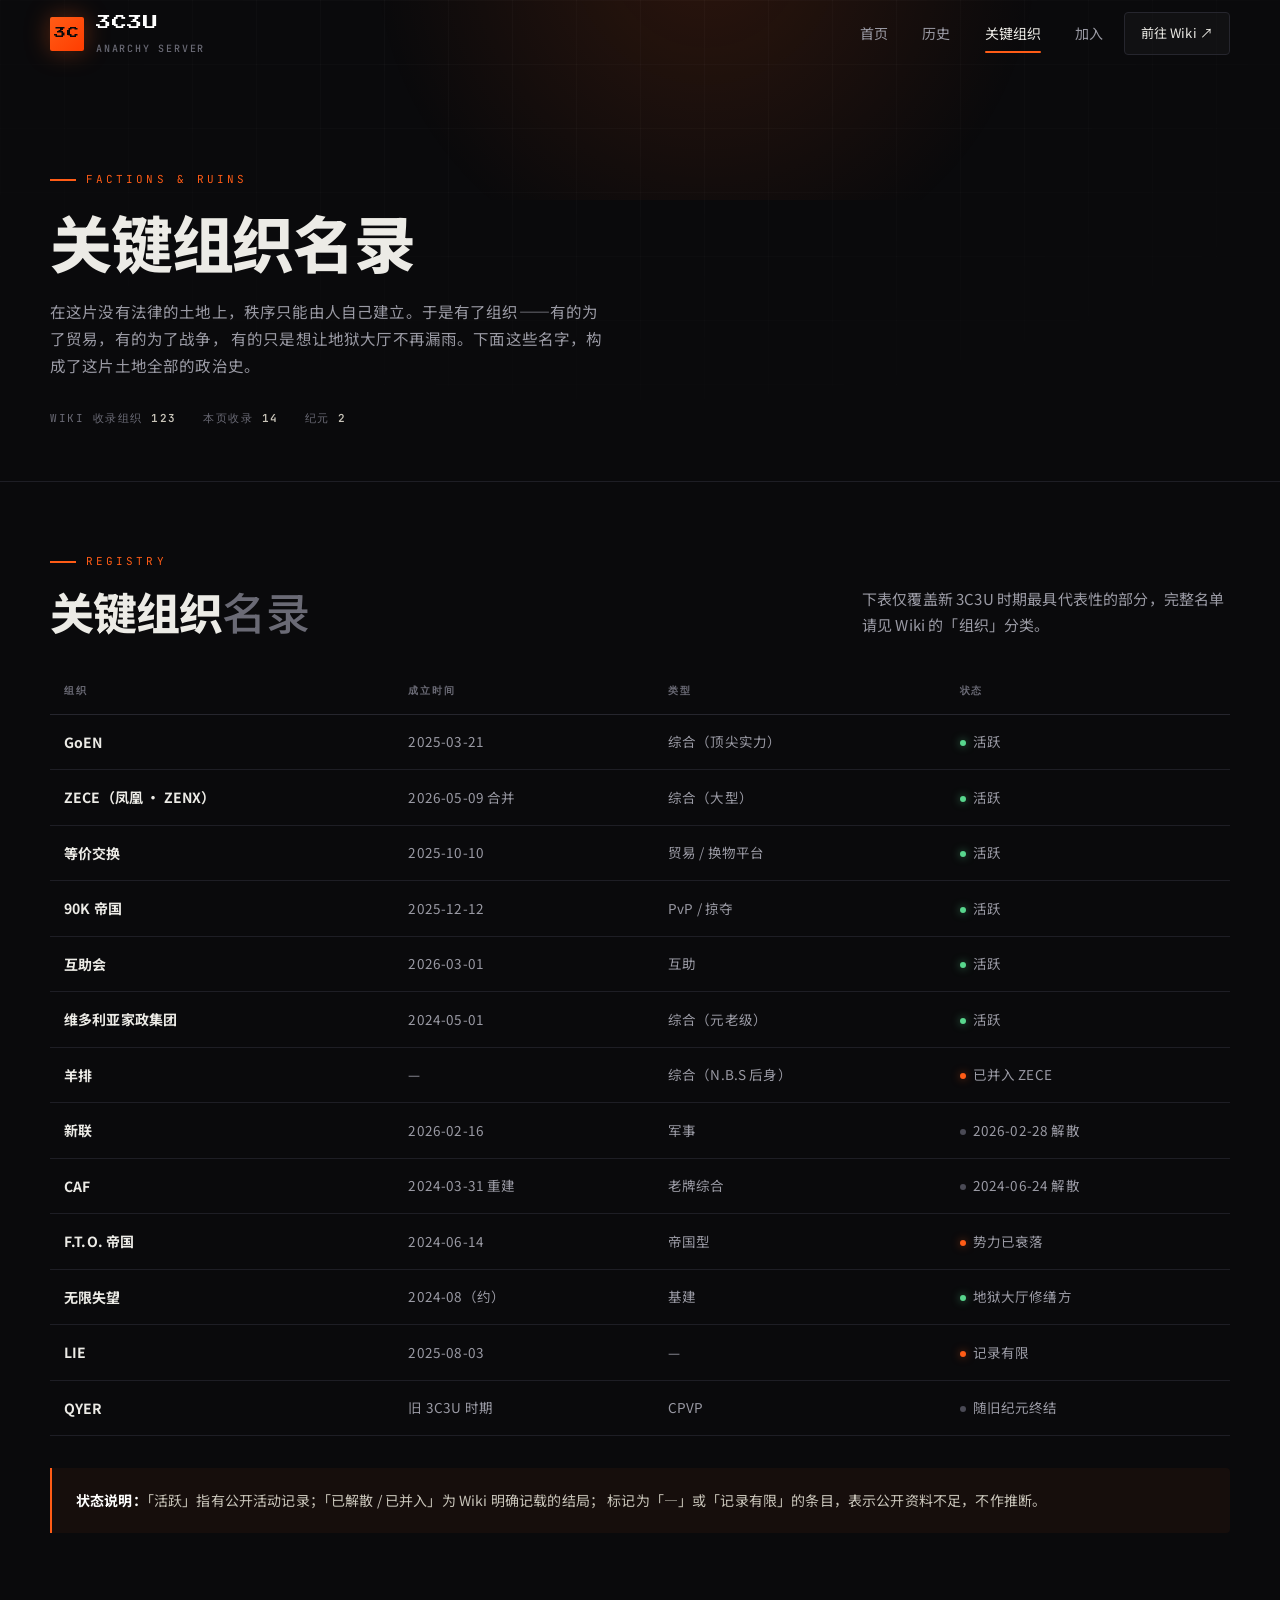
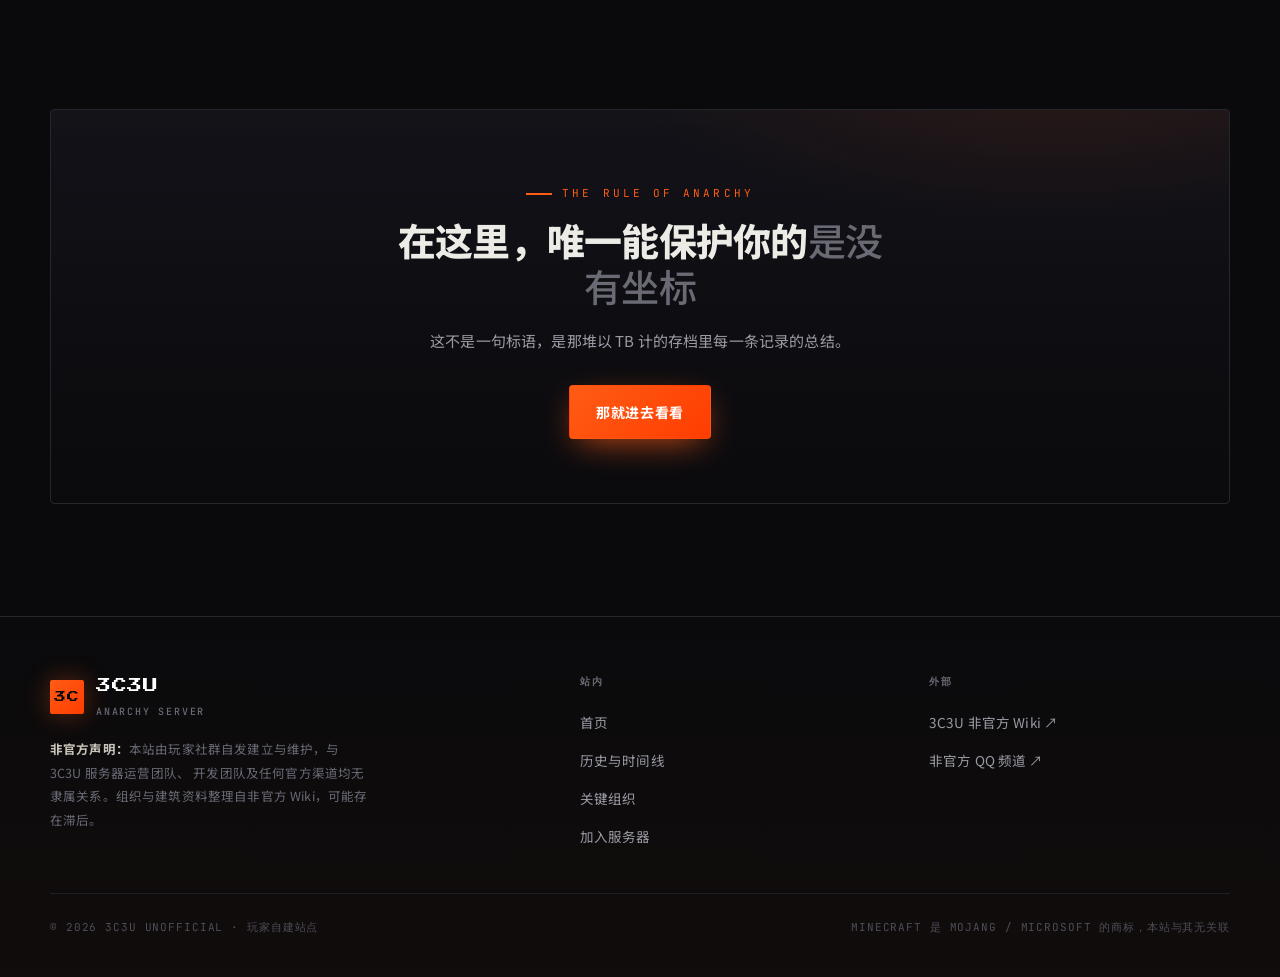
==== commit 25b6eb54: "content: 组织墙改为关键组织名录；移除废墟区块；修正跨版本与回档口径" ====
--- a/factions.html
+++ b/factions.html
@@ -3,8 +3,8 @@
 <head>
 <meta charset="UTF-8">
 <meta name="viewport" content="width=device-width, initial-scale=1">
-<title>组织与遗迹 — 3C3U 无规则服务器</title>
-<meta name="description" content="3C3U 服务器上的玩家组织与建筑遗迹档案：GoEN、ZECE、等价交换、90K 帝国、互助会、CAF、维多利亚家政集团，以及出生点、地狱大厅、百万基地与高速公路。">
+<title>关键组织名录 — 3C3U 无规则服务器</title>
+<meta name="description" content="3C3U 服务器上的玩家组织与建筑遗迹档案：GoEN、凤凰 / ZECE、等价交换、90K 帝国、互助会、CAF、维多利亚家政集团、羊排、新联等。">
 <meta name="theme-color" content="#0a0a0c">
 <link rel="preconnect" href="https://fonts.googleapis.com">
 <link rel="preconnect" href="https://fonts.gstatic.com" crossorigin>
@@ -23,7 +23,7 @@
     <nav class="nav__links" id="navLinks">
       <a href="index.html" data-page="index.html">首页</a>
       <a href="history.html" data-page="history.html">历史</a>
-      <a href="factions.html" data-page="factions.html">组织与遗迹</a>
+      <a href="factions.html" data-page="factions.html">关键组织</a>
       <a href="join.html" data-page="join.html">加入</a>
       <a class="nav__cta" href="https://wiki.3c3u.info/wiki/%E9%A6%96%E9%A1%B5" target="_blank" rel="noopener">前往 Wiki ↗</a>
     </nav>
@@ -36,16 +36,15 @@
 <section class="phero">
   <div class="wrap">
     <div class="eyebrow">Factions &amp; Ruins</div>
-    <h1>组织与遗迹</h1>
+    <h1>关键组织名录</h1>
     <p>
       在这片没有法律的土地上，秩序只能由人自己建立。于是有了组织——有的为了贸易，有的为了战争，
-      有的只是想让地狱大厅不再漏雨。而它们中的大多数，最终都会变成遗迹。
+      有的只是想让地狱大厅不再漏雨。下面这些名字，构成了这片土地全部的政治史。
     </p>
     <div class="phero__meta">
-      <span>组织条目 <b>123</b></span>
-      <span>建筑与遗迹 <b>74</b></span>
-      <span>未知基地 <b>33</b></span>
-      <span>地图画 <b>162</b></span>
+      <span>Wiki 收录组织 <b>123</b></span>
+      <span>本页收录 <b>14</b></span>
+      <span>纪元 <b>2</b></span>
     </div>
   </div>
 </section>
@@ -130,77 +129,6 @@
   </div>
 </section>
 
-<!-- ===== RUINS ===== -->
-<section class="sec sec--tight" style="background:linear-gradient(180deg,transparent,rgba(255,92,22,.025),transparent)">
-  <div class="wrap">
-    <div class="sec-head reveal">
-      <div>
-        <div class="eyebrow">Structures</div>
-        <h2>建筑与<span class="thin">废墟</span></h2>
-      </div>
-      <p class="sec-desc">它们中的一些还在，一些只剩坐标。所有基地位于主世界，坐标即地址。</p>
-    </div>
-
-    <div class="cards">
-      <article class="card reveal">
-        <div class="card__num">★</div>
-        <h3>出生点</h3>
-        <p>全服最危险的地方。2000×2000 范围内几乎被反复推平，每一块黑曜石上都写着别人的名字。<b style="color:var(--text)">别在这里停留。</b></p>
-      </article>
-      <article class="card reveal">
-        <div class="card__num">★</div>
-        <h3>地狱大厅</h3>
-        <p>下界侧的中转枢纽，由基建型组织「无限失望」于 2024 年 8 月起持续修缮，是全服少见的公共设施。</p>
-      </article>
-      <article class="card reveal">
-        <div class="card__num">★</div>
-        <h3>高速公路网络</h3>
-        <p>主世界与下界双线。正 X 地狱高速从出生点一路铺到了边境，是跑图、运货与伏击的主要场所。</p>
-      </article>
-      <article class="card reveal">
-        <div class="card__num">★</div>
-        <h3>世界极点基地</h3>
-        <p>建在世界边界方向的极端坐标基地，因「互助会与世界极点冲突」成为公开的争议焦点。</p>
-      </article>
-      <article class="card reveal">
-        <div class="card__num">✕</div>
-        <h3>凤凰组织百万基地一</h3>
-        <p>百万格之外的象征性建筑，2025-08-03 遭炸。它证明了距离从来不等于安全。</p>
-      </article>
-      <article class="card reveal">
-        <div class="card__num">★</div>
-        <h3>Zece 百万生电基地</h3>
-        <p>ZECE 体系下的生电（生存电路）基地群，代表新 3C3U 时期的技术上限。</p>
-      </article>
-      <article class="card reveal">
-        <div class="card__num">★</div>
-        <h3>萌新小镇</h3>
-        <p>面向新玩家的自组织聚落，配套「萌新小镇全物品」设施，是无政府服务器里少见的善意。</p>
-      </article>
-      <article class="card reveal">
-        <div class="card__num">★</div>
-        <h3>玉兔亭 &amp; 巨型雕像</h3>
-        <p>纯观赏性建筑。在一个以破坏为目的的世界里，仍然有人花几百小时只为了好看。</p>
-      </article>
-      <article class="card reveal">
-        <div class="card__num">⚠</div>
-        <h3>登录服</h3>
-        <p>排队等候区。2024 年暑期高峰期曾出现 100 人长队——还没进服就已经开始排队了。</p>
-      </article>
-    </div>
-
-    <p class="sec-desc reveal" style="margin-top:30px;max-width:76ch">
-      Wiki 的「建筑与遗迹」分类里还有 33 处<b style="color:var(--text)">未知基地</b>——有坐标、有截图，
-      但没人记得是谁建的，或者建它的人已经不在了。这是这类服务器最真实的档案形态。
-    </p>
-
-    <div style="display:flex;gap:12px;flex-wrap:wrap;margin-top:28px" class="reveal">
-      <a class="btn btn--ghost" href="https://wiki.3c3u.info/wiki/%E5%88%86%E7%B1%BB:%E5%BB%BA%E7%AD%91%E4%B8%8E%E9%81%97%E8%BF%B9" target="_blank" rel="noopener">浏览全部遗迹 ↗</a>
-      <a class="btn btn--ghost" href="https://wiki.3c3u.info/wiki/%E5%88%86%E7%B1%BB:%E7%BB%84%E7%BB%87" target="_blank" rel="noopener">浏览全部组织 ↗</a>
-    </div>
-  </div>
-</section>
-
 <!-- ===== QUOTE ===== -->
 <section class="sec sec--tight">
   <div class="wrap">
@@ -210,7 +138,7 @@
         在这里，唯一能保护你的<span class="thin">是没有坐标</span>
       </h2>
       <p class="sec-desc" style="margin:0 auto 30px;max-width:56ch">
-        这不是一句标语，是那堆以 TB 计的存档里每一条废墟的总结。
+        这不是一句标语，是那堆以 TB 计的存档里每一条记录的总结。
       </p>
       <a class="btn btn--primary" href="join.html">那就进去看看</a>
     </div>
@@ -237,7 +165,7 @@
         <ul>
           <li><a href="index.html">首页</a></li>
           <li><a href="history.html">历史与时间线</a></li>
-          <li><a href="factions.html">组织与遗迹</a></li>
+          <li><a href="factions.html">关键组织</a></li>
           <li><a href="join.html">加入服务器</a></li>
         </ul>
       </div>
--- a/assets/css/style.css
+++ b/assets/css/style.css
@@ -721,6 +721,122 @@
 .org__meta em {
   font-style: normal;
   color: var(--lava);
+}
+
+/* ---------- key org list ---------- */
+.orgkeys {
+  display: flex;
+  flex-wrap: wrap;
+  gap: 10px;
+  padding: 28px;
+  border: 1px solid var(--line);
+  border-radius: var(--r);
+  background:
+    radial-gradient(520px 200px at 12% -30%, rgba(255,92,22,.10), transparent 70%),
+    linear-gradient(180deg, rgba(18,18,24,.75), rgba(11,11,14,.85));
+}
+
+/* ---------- org marquee wall ---------- */
+.orgwall {
+  border: 1px solid var(--line);
+  border-radius: var(--r);
+  background: linear-gradient(180deg, rgba(18,18,24,.75), rgba(11,11,14,.85));
+  padding: 20px 0;
+  display: grid;
+  gap: 9px;
+  overflow: hidden;
+  -webkit-mask-image: linear-gradient(90deg, transparent, #000 7%, #000 93%, transparent);
+  mask-image: linear-gradient(90deg, transparent, #000 7%, #000 93%, transparent);
+}
+.orgrow {
+  display: flex;
+  gap: 8px;
+  width: max-content;
+  animation: orgscroll 110s linear infinite;
+  will-change: transform;
+}
+.orgrow:nth-child(1) { animation-duration: 98s; }
+.orgrow:nth-child(2) { animation-duration: 124s; animation-direction: reverse; }
+.orgrow:nth-child(3) { animation-duration: 112s; }
+.orgwall:hover .orgrow { animation-play-state: paused; }
+@keyframes orgscroll {
+  from { transform: translateX(0); }
+  to { transform: translateX(-50%); }
+}
+.chip {
+  display: inline-flex;
+  align-items: center;
+  font-size: 11.5px;
+  line-height: 1;
+  padding: 7px 11px;
+  border: 1px solid var(--line-soft);
+  border-radius: 2px;
+  background: rgba(255,255,255,.02);
+  color: var(--muted);
+  white-space: nowrap;
+  letter-spacing: .02em;
+  transition: color .2s, border-color .2s, background .2s;
+}
+.chip:hover {
+  color: var(--text);
+  border-color: #3c3c47;
+  background: rgba(255,92,22,.07);
+}
+.chip--lg {
+  font-size: 13px;
+  padding: 9px 15px;
+  font-weight: 700;
+  color: var(--ash);
+  border-color: #3a3a45;
+  background: linear-gradient(180deg, rgba(255,92,22,.09), rgba(255,92,22,.035));
+  letter-spacing: .01em;
+}
+.chip--lg:hover {
+  color: #fff;
+  border-color: var(--lava);
+  background: rgba(255,92,22,.16);
+}
+.chip[data-desc] { cursor: help; }
+.chip[data-desc]::after {
+  content: "";
+  display: inline-block;
+  width: 3px; height: 3px;
+  margin-left: 6px;
+  border-radius: 50%;
+  background: var(--lava);
+  vertical-align: 2px;
+  opacity: .75;
+}
+
+.orgtip {
+  position: fixed;
+  z-index: 300;
+  max-width: 280px;
+  padding: 10px 13px;
+  background: #15151b;
+  border: 1px solid #34343f;
+  border-radius: 3px;
+  color: var(--ash);
+  font-size: 12px;
+  line-height: 1.65;
+  letter-spacing: .01em;
+  box-shadow: 0 16px 40px rgba(0,0,0,.65);
+  pointer-events: none;
+  opacity: 0;
+  transform: translateY(4px);
+  transition: opacity .16s, transform .16s;
+}
+.orgtip.is-on { opacity: 1; transform: none; }
+.orgtip::before {
+  content: "";
+  position: absolute;
+  left: var(--arrow-x, 50%);
+  bottom: -5px;
+  width: 8px; height: 8px;
+  background: #15151b;
+  border-right: 1px solid #34343f;
+  border-bottom: 1px solid #34343f;
+  transform: translateX(-50%) rotate(45deg);
 }
 
 /* ---------- join ---------- */
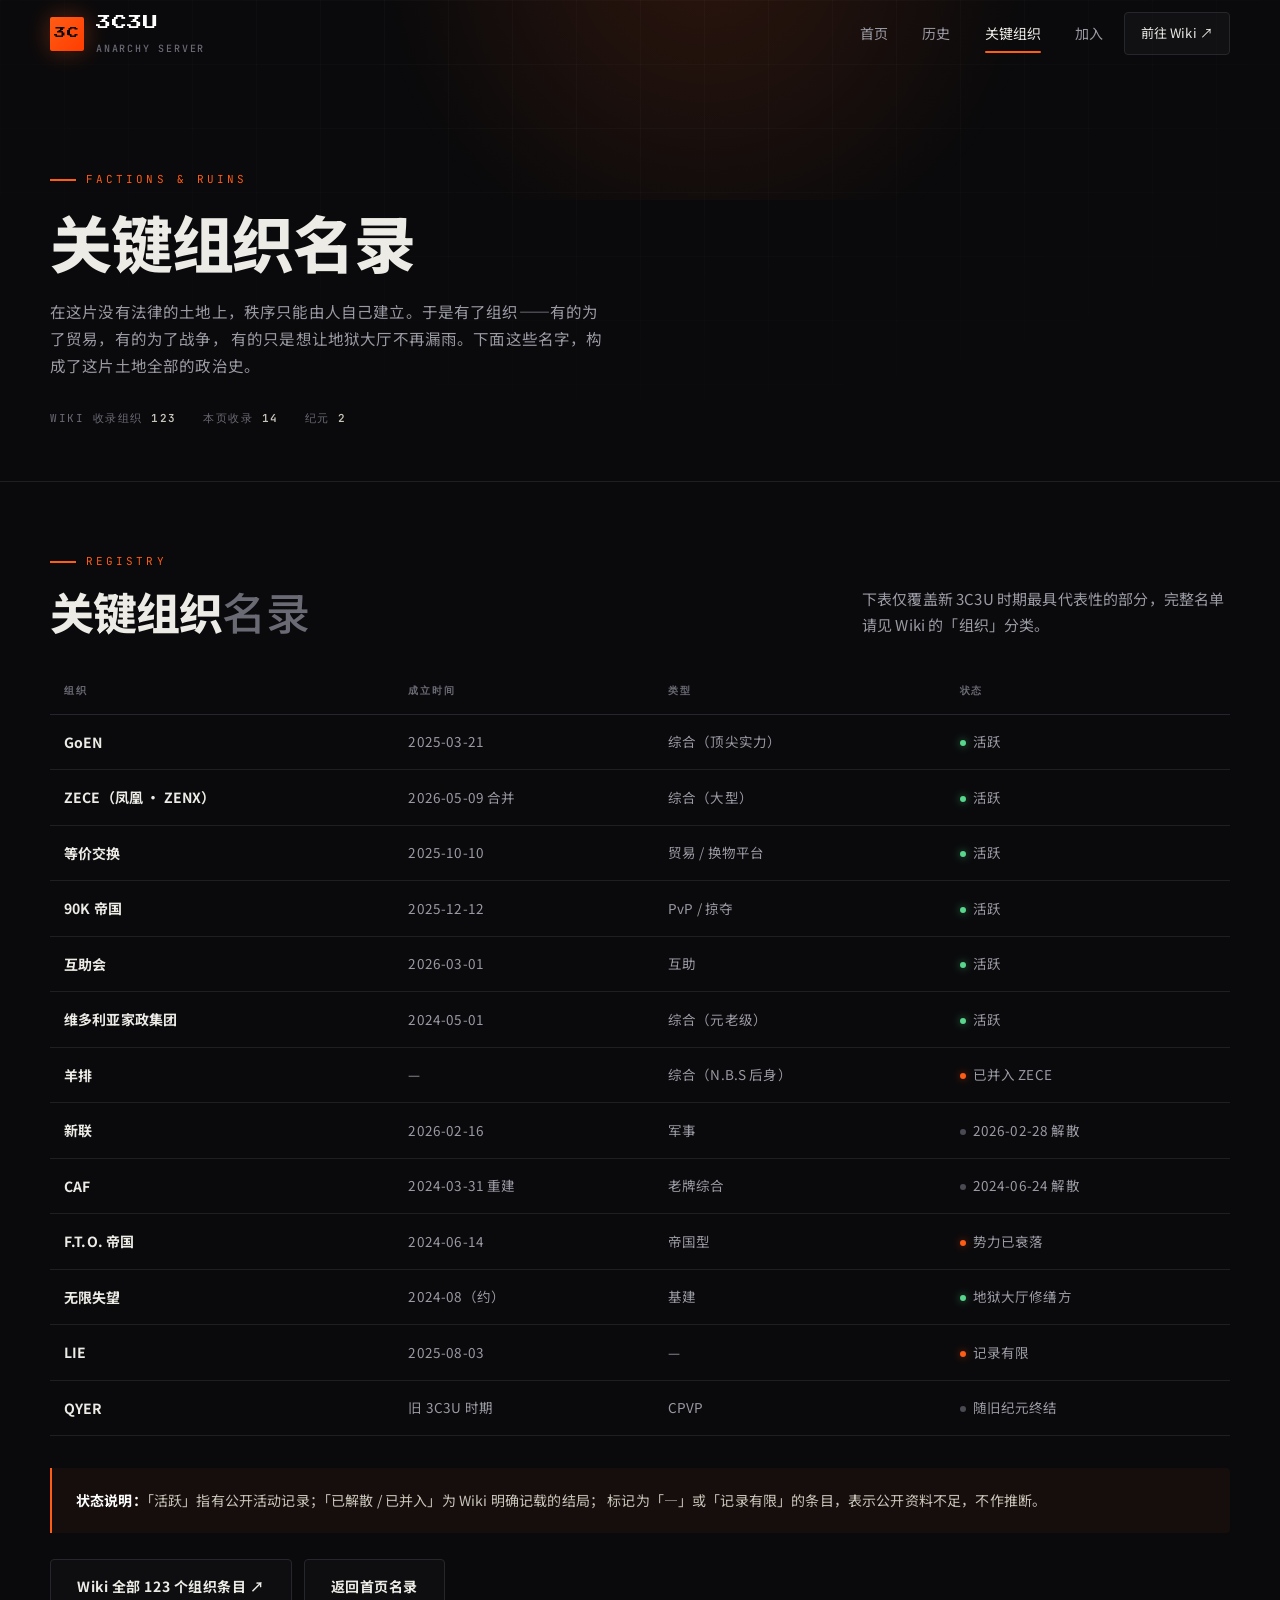
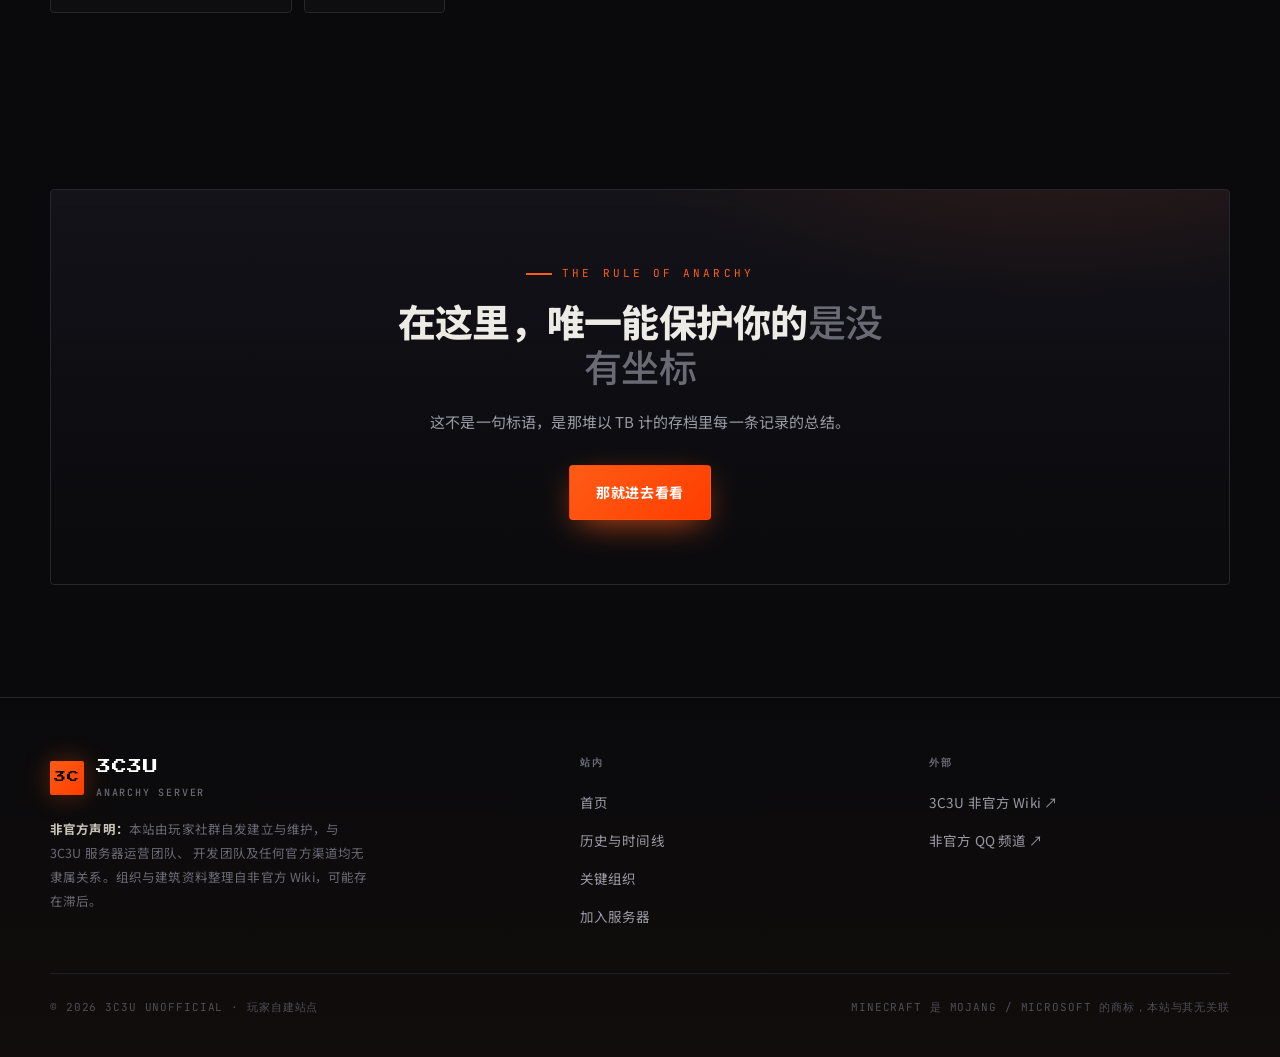
==== commit 42498f2e: "feat: 关键组织页补充 Wiki 全量组织入口" ====
--- a/factions.html
+++ b/factions.html
@@ -126,6 +126,11 @@
       <b>状态说明：</b>「活跃」指有公开活动记录；「已解散 / 已并入」为 Wiki 明确记载的结局；
       标记为「—」或「记录有限」的条目，表示公开资料不足，不作推断。
     </div>
+
+    <div class="reveal" style="display:flex;gap:12px;flex-wrap:wrap;margin-top:26px">
+      <a class="btn btn--ghost" href="https://wiki.3c3u.info/wiki/%E5%88%86%E7%B1%BB:%E7%BB%84%E7%BB%87" target="_blank" rel="noopener">Wiki 全部 123 个组织条目 ↗</a>
+      <a class="btn btn--ghost" href="index.html#orgs">返回首页名录</a>
+    </div>
   </div>
 </section>
 
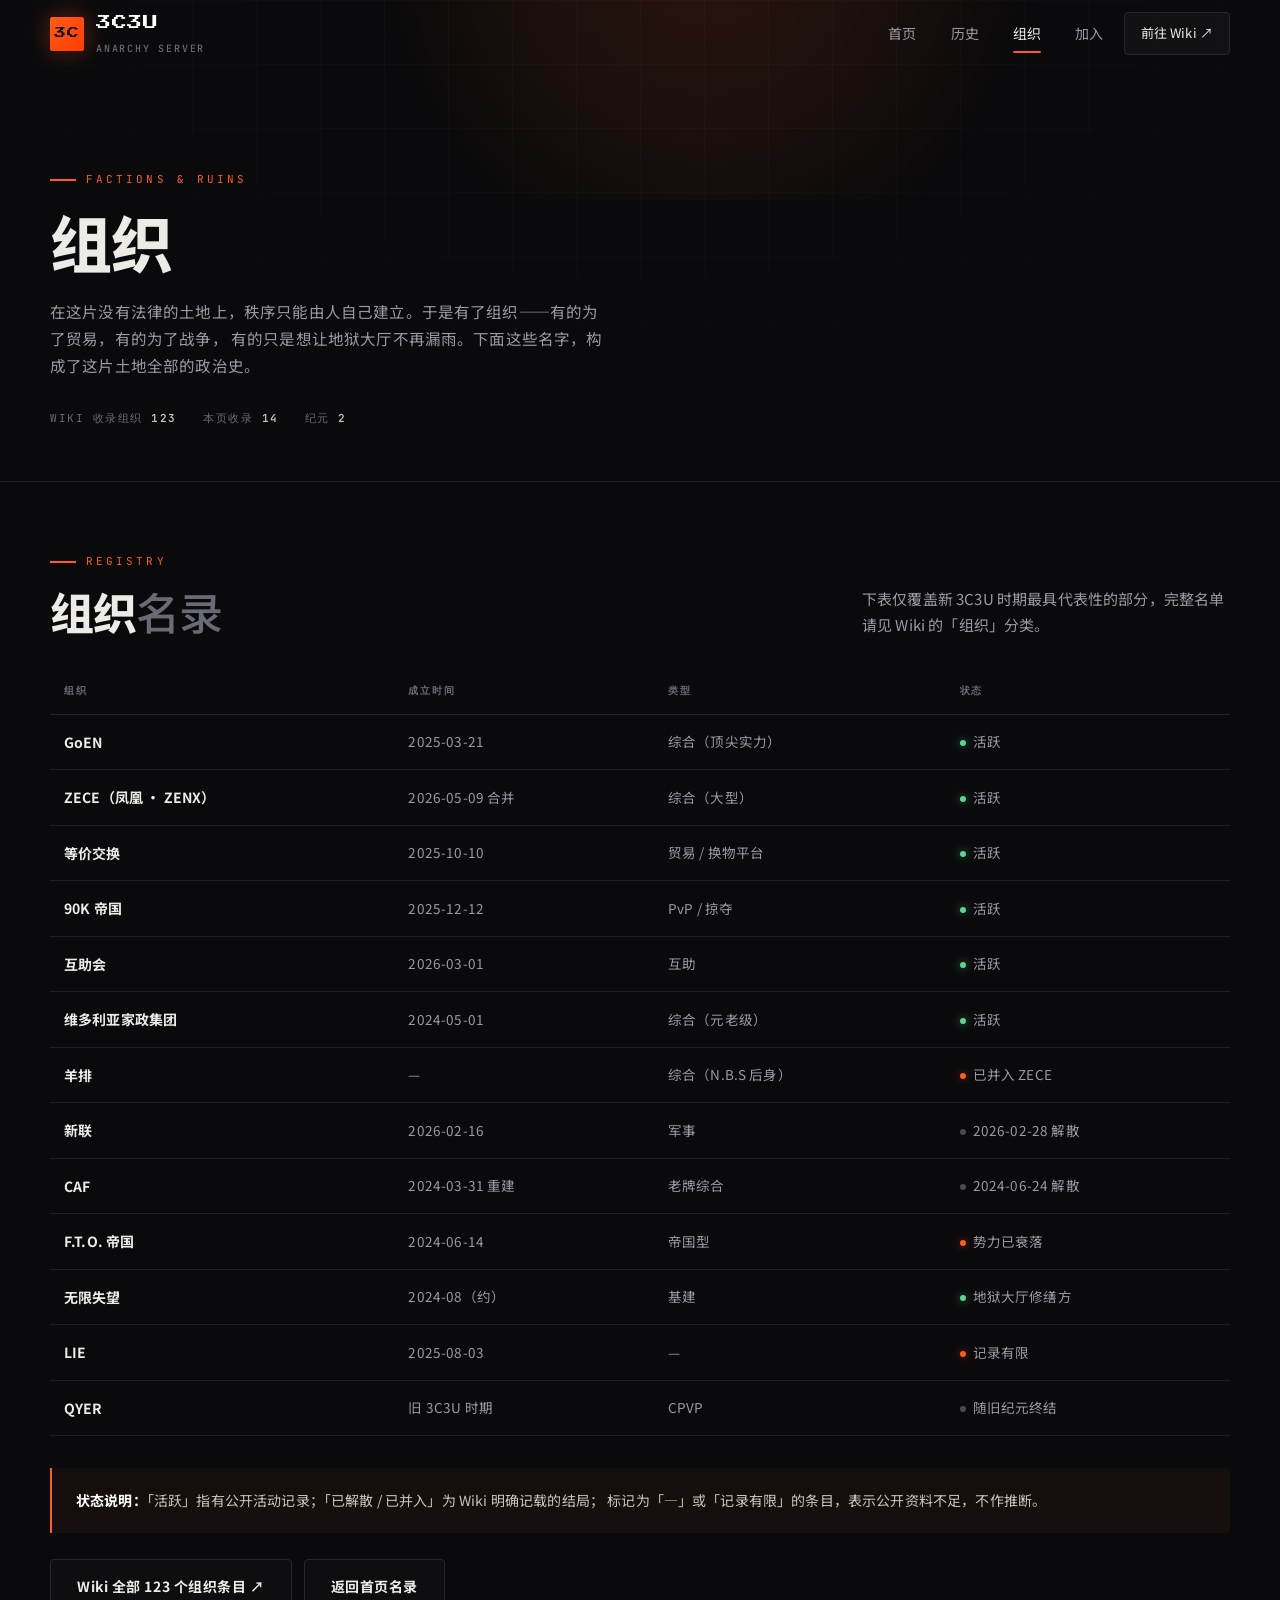
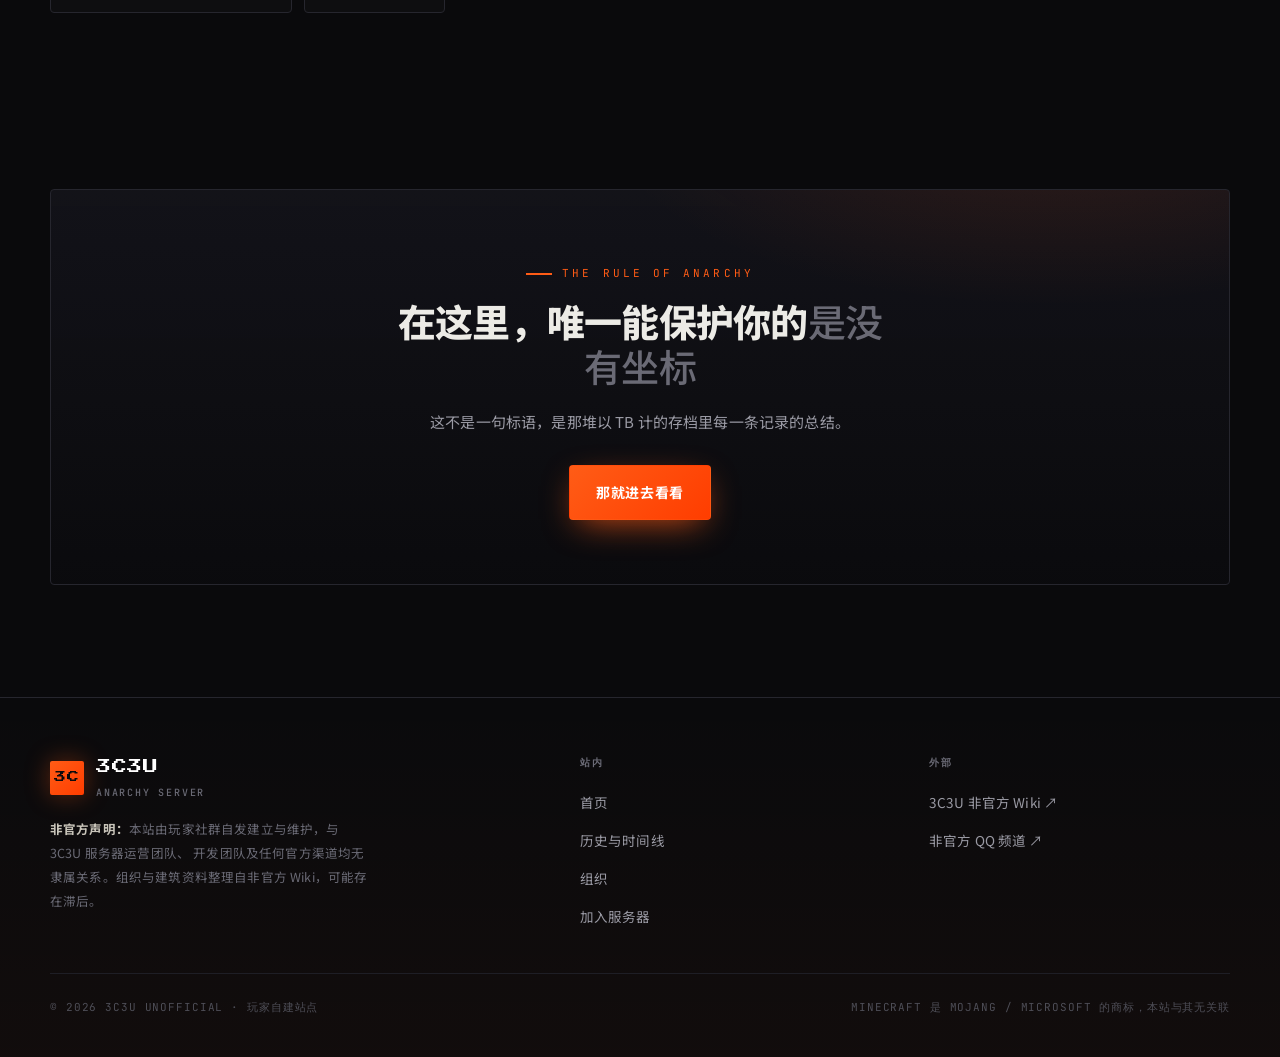
==== commit c9d33651: "content: 导航与页标题改为「组织」；入组织 FAQ 措辞调整" ====
--- a/factions.html
+++ b/factions.html
@@ -3,7 +3,7 @@
 <head>
 <meta charset="UTF-8">
 <meta name="viewport" content="width=device-width, initial-scale=1">
-<title>关键组织名录 — 3C3U 无规则服务器</title>
+<title>组织 — 3C3U 无规则服务器</title>
 <meta name="description" content="3C3U 服务器上的玩家组织与建筑遗迹档案：GoEN、凤凰 / ZECE、等价交换、90K 帝国、互助会、CAF、维多利亚家政集团、羊排、新联等。">
 <meta name="theme-color" content="#0a0a0c">
 <link rel="preconnect" href="https://fonts.googleapis.com">
@@ -23,7 +23,7 @@
     <nav class="nav__links" id="navLinks">
       <a href="index.html" data-page="index.html">首页</a>
       <a href="history.html" data-page="history.html">历史</a>
-      <a href="factions.html" data-page="factions.html">关键组织</a>
+      <a href="factions.html" data-page="factions.html">组织</a>
       <a href="join.html" data-page="join.html">加入</a>
       <a class="nav__cta" href="https://wiki.3c3u.info/wiki/%E9%A6%96%E9%A1%B5" target="_blank" rel="noopener">前往 Wiki ↗</a>
     </nav>
@@ -36,7 +36,7 @@
 <section class="phero">
   <div class="wrap">
     <div class="eyebrow">Factions &amp; Ruins</div>
-    <h1>关键组织名录</h1>
+    <h1>组织</h1>
     <p>
       在这片没有法律的土地上，秩序只能由人自己建立。于是有了组织——有的为了贸易，有的为了战争，
       有的只是想让地狱大厅不再漏雨。下面这些名字，构成了这片土地全部的政治史。
@@ -55,7 +55,7 @@
     <div class="sec-head reveal">
       <div>
         <div class="eyebrow">Registry</div>
-        <h2>关键组织<span class="thin">名录</span></h2>
+        <h2>组织<span class="thin">名录</span></h2>
       </div>
       <p class="sec-desc">下表仅覆盖新 3C3U 时期最具代表性的部分，完整名单请见 Wiki 的「组织」分类。</p>
     </div>
@@ -170,7 +170,7 @@
         <ul>
           <li><a href="index.html">首页</a></li>
           <li><a href="history.html">历史与时间线</a></li>
-          <li><a href="factions.html">关键组织</a></li>
+          <li><a href="factions.html">组织</a></li>
           <li><a href="join.html">加入服务器</a></li>
         </ul>
       </div>
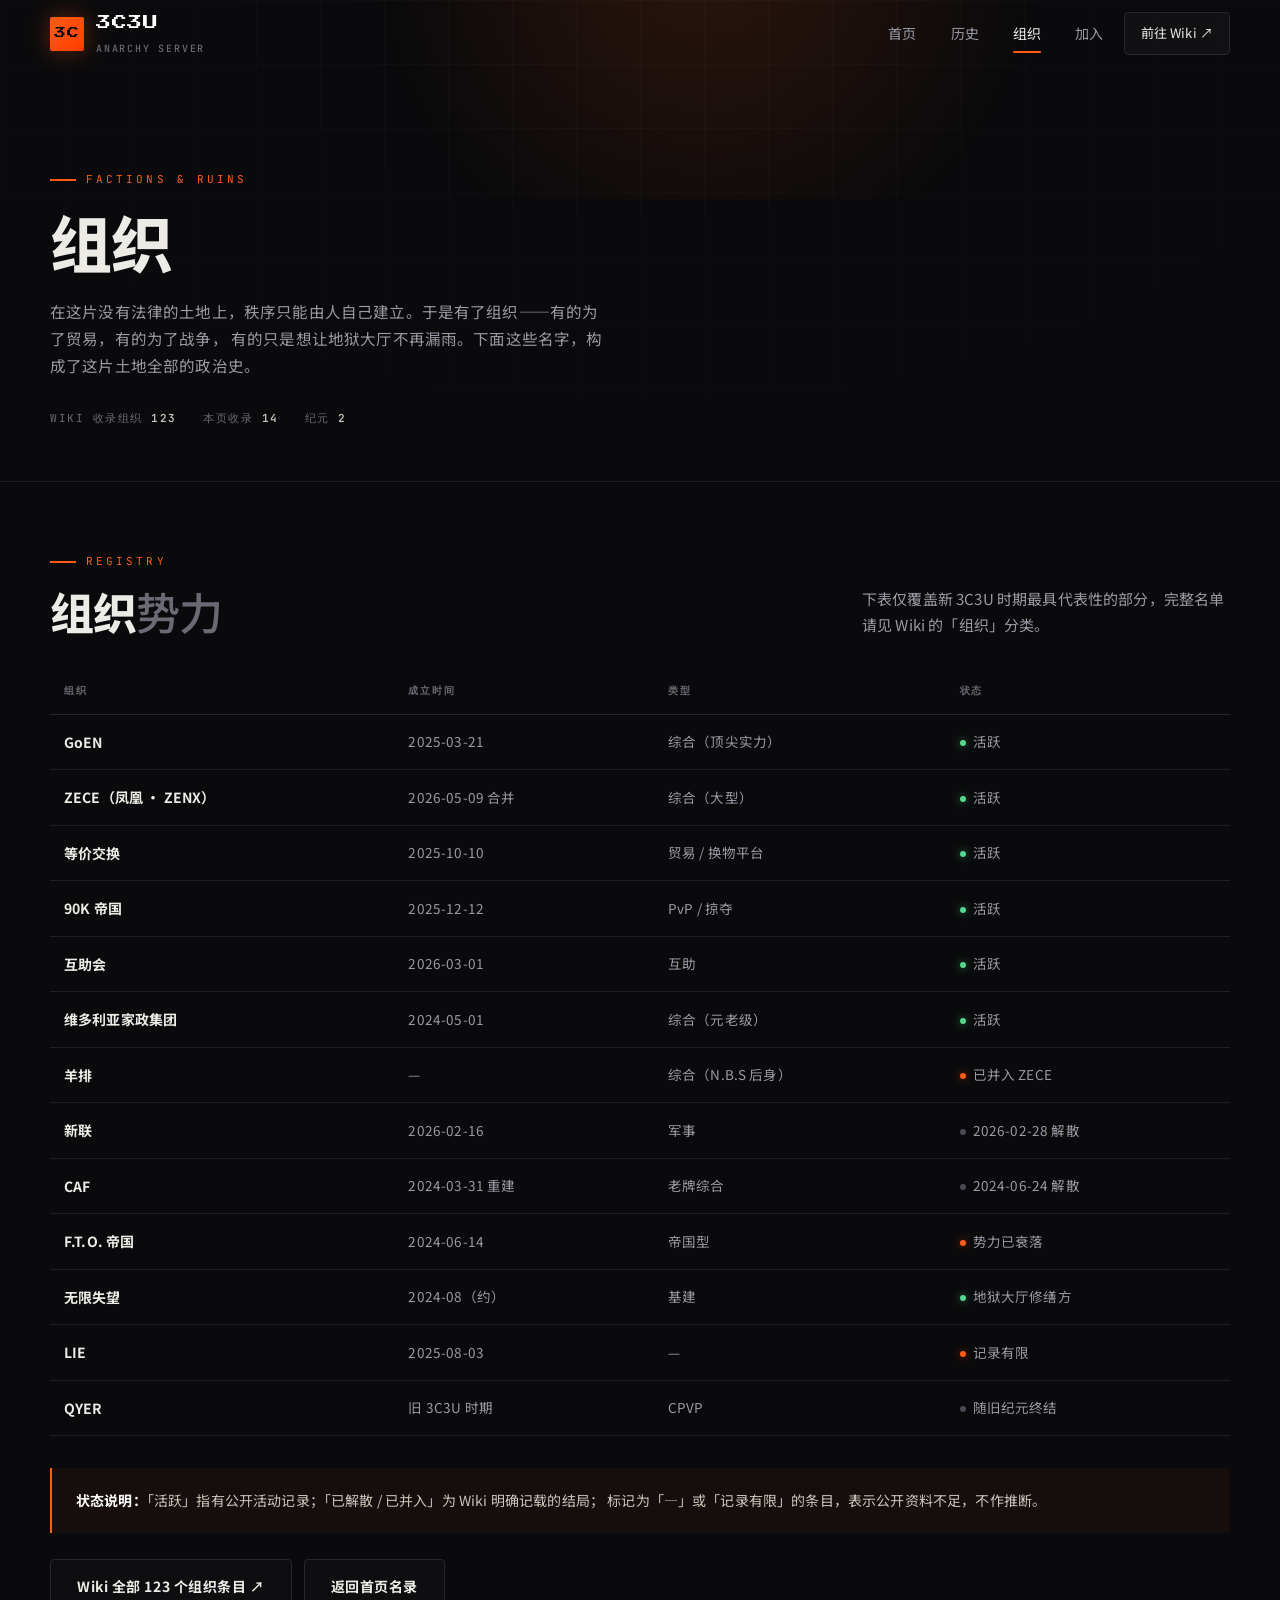
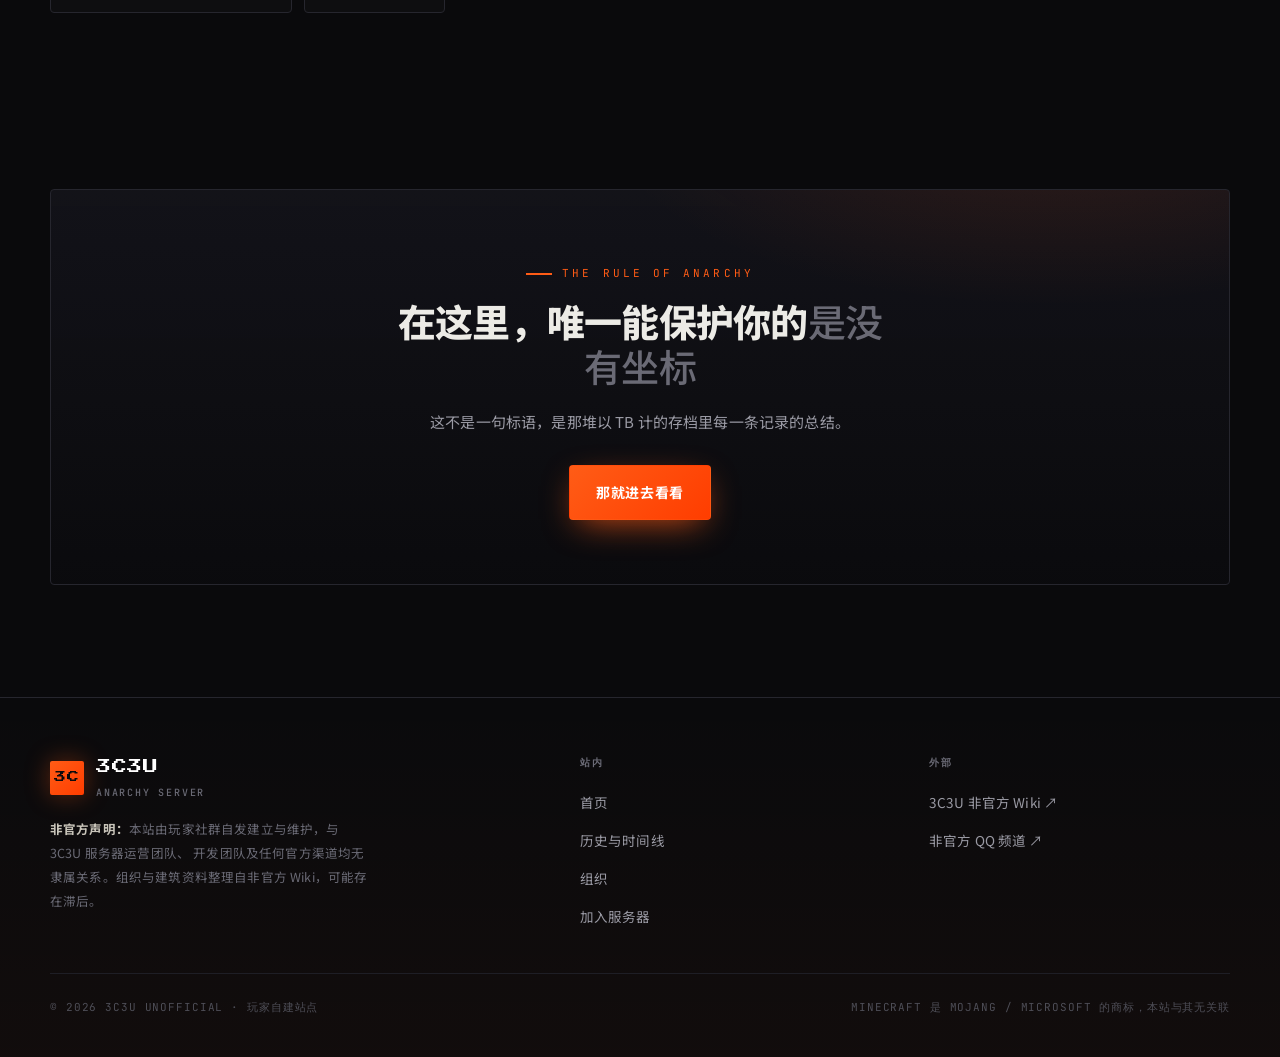
==== commit b0229e2c: "content: 全站移除「关键组织」字样，标题统一为「组织 势力」" ====
--- a/factions.html
+++ b/factions.html
@@ -55,7 +55,7 @@
     <div class="sec-head reveal">
       <div>
         <div class="eyebrow">Registry</div>
-        <h2>组织<span class="thin">名录</span></h2>
+        <h2>组织<span class="thin">势力</span></h2>
       </div>
       <p class="sec-desc">下表仅覆盖新 3C3U 时期最具代表性的部分，完整名单请见 Wiki 的「组织」分类。</p>
     </div>
